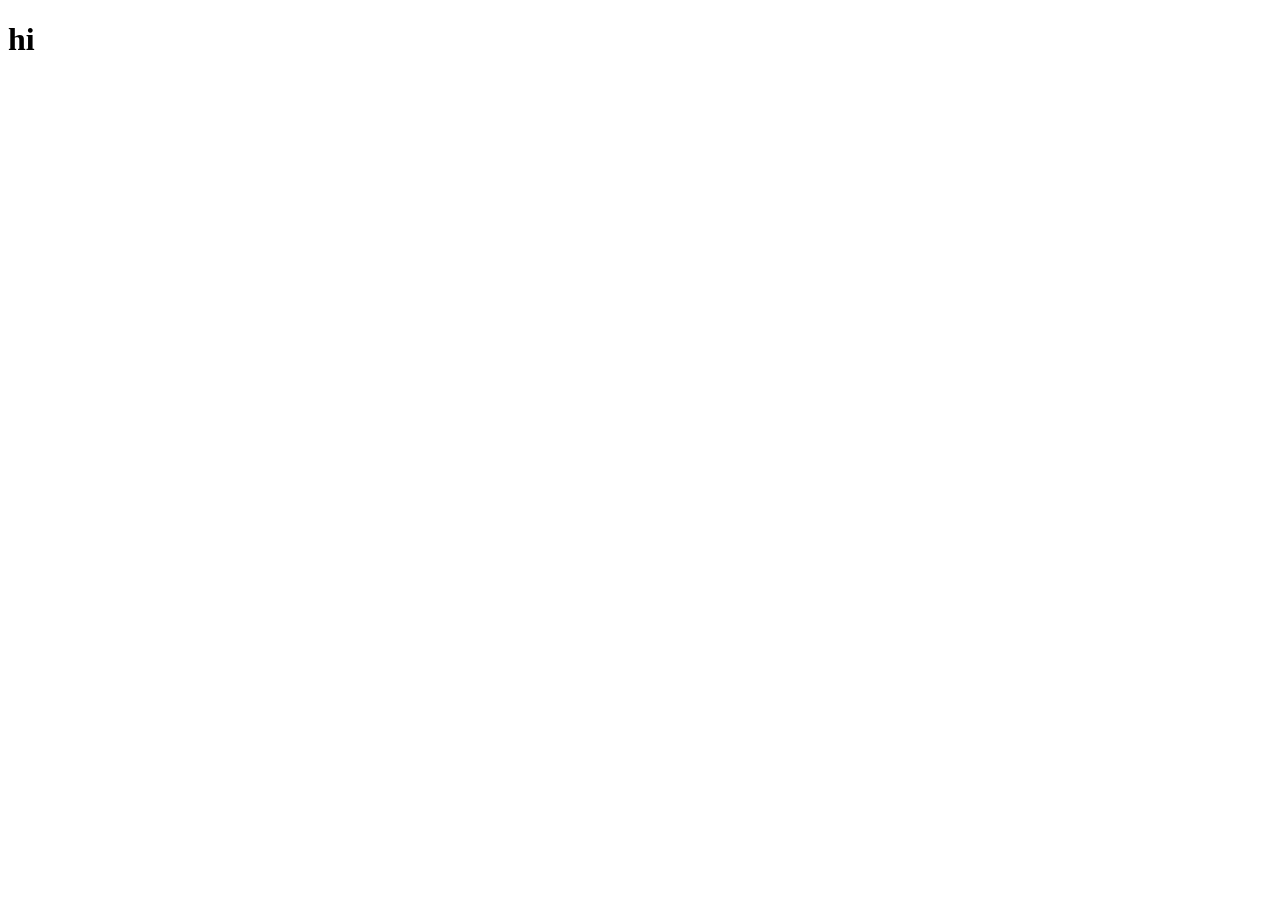
==== index.html @ a8dc6004 "new file" ====
<!doctype html>
<html lang="en">
  <head>
    <meta charset="UTF-8" />
    <meta name="viewport" content="width=device-width, initial-scale=1.0" />
    <title>Document</title>
  </head>
  <body>
    <h1>hi</h1>
  </body>
</html>
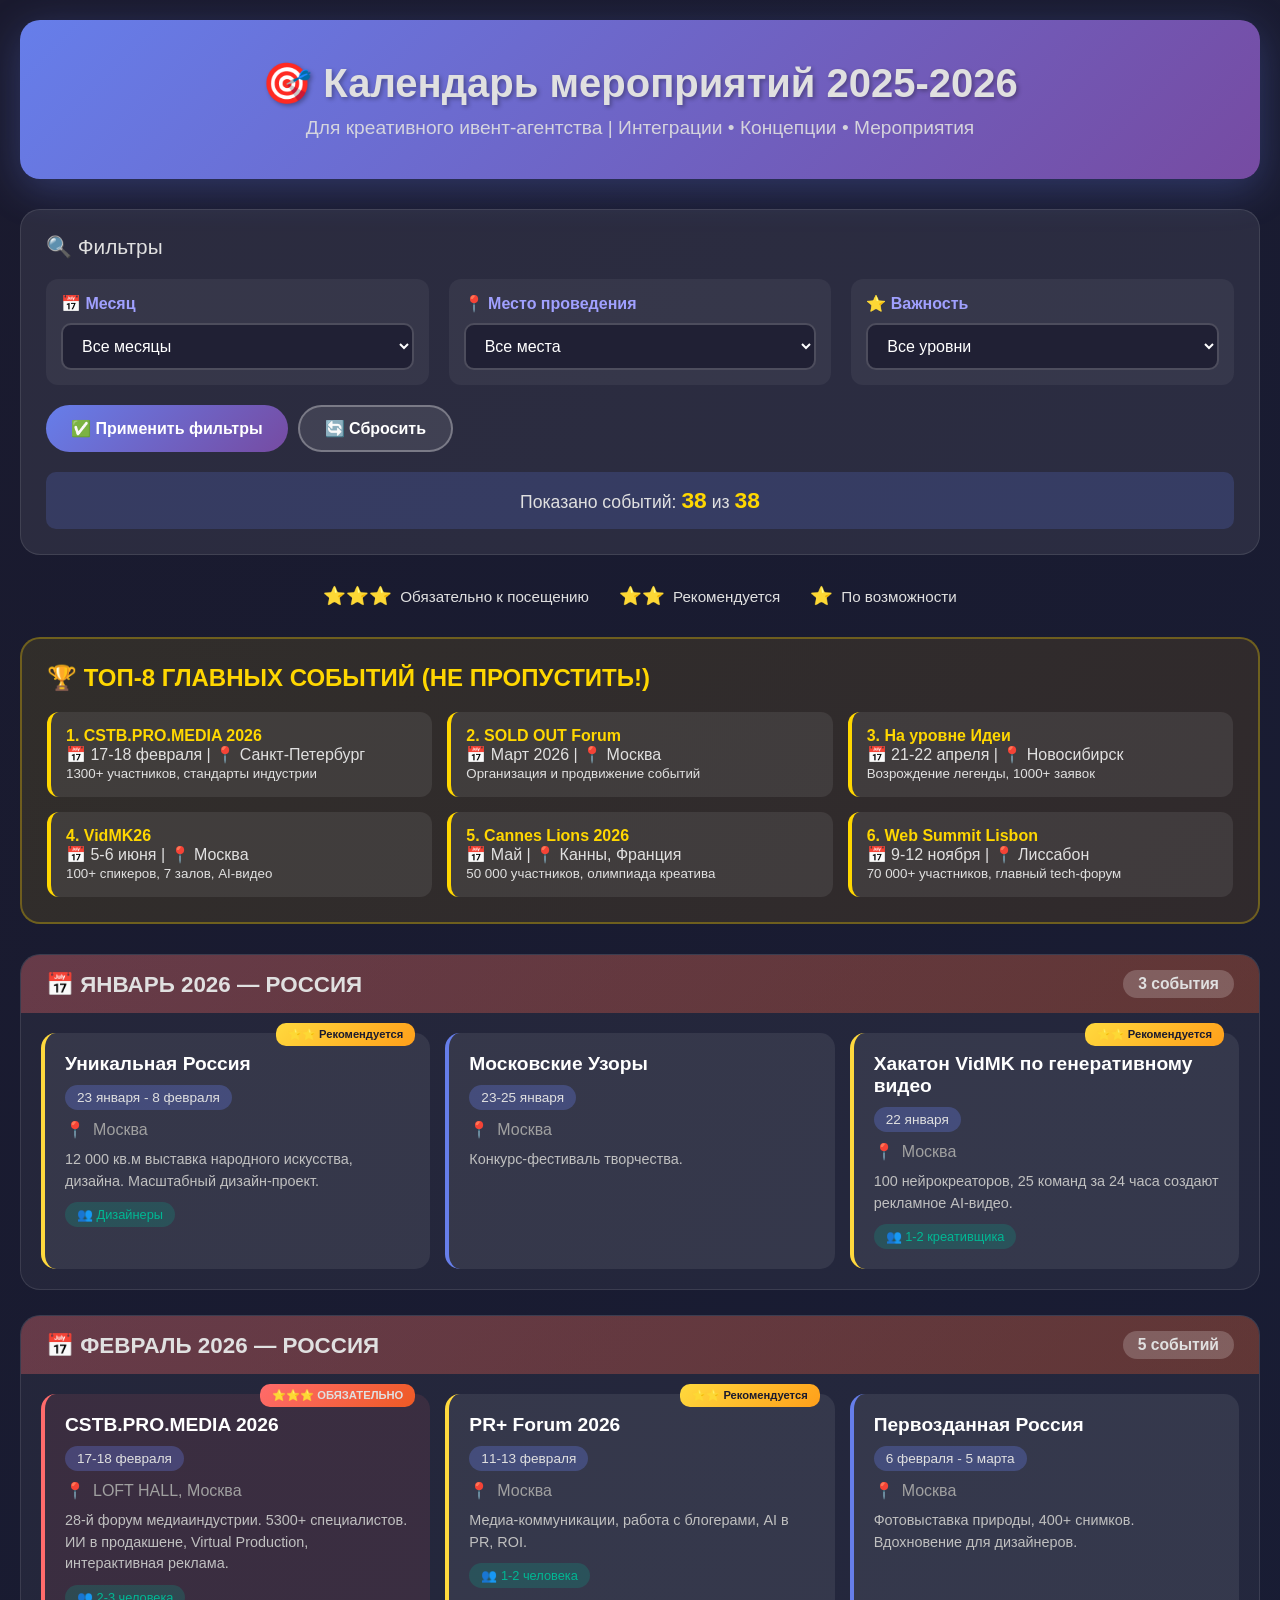
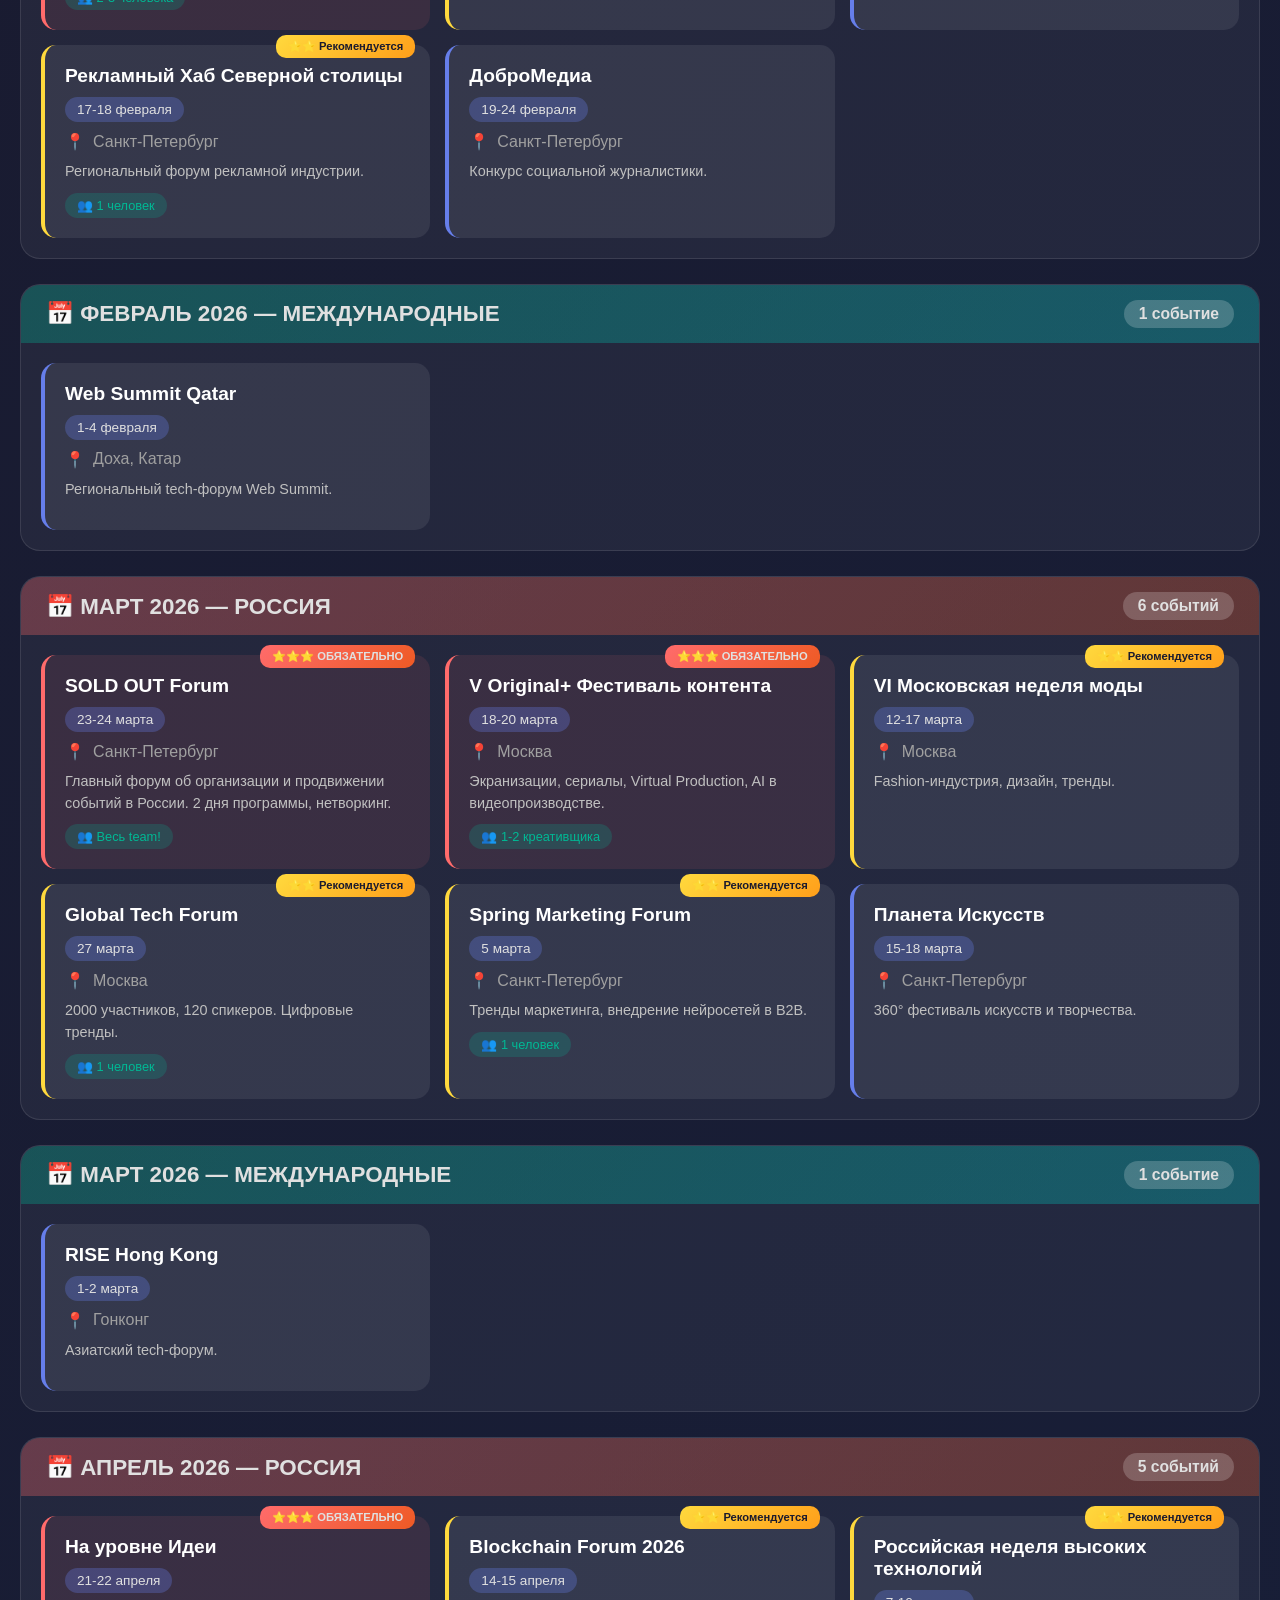
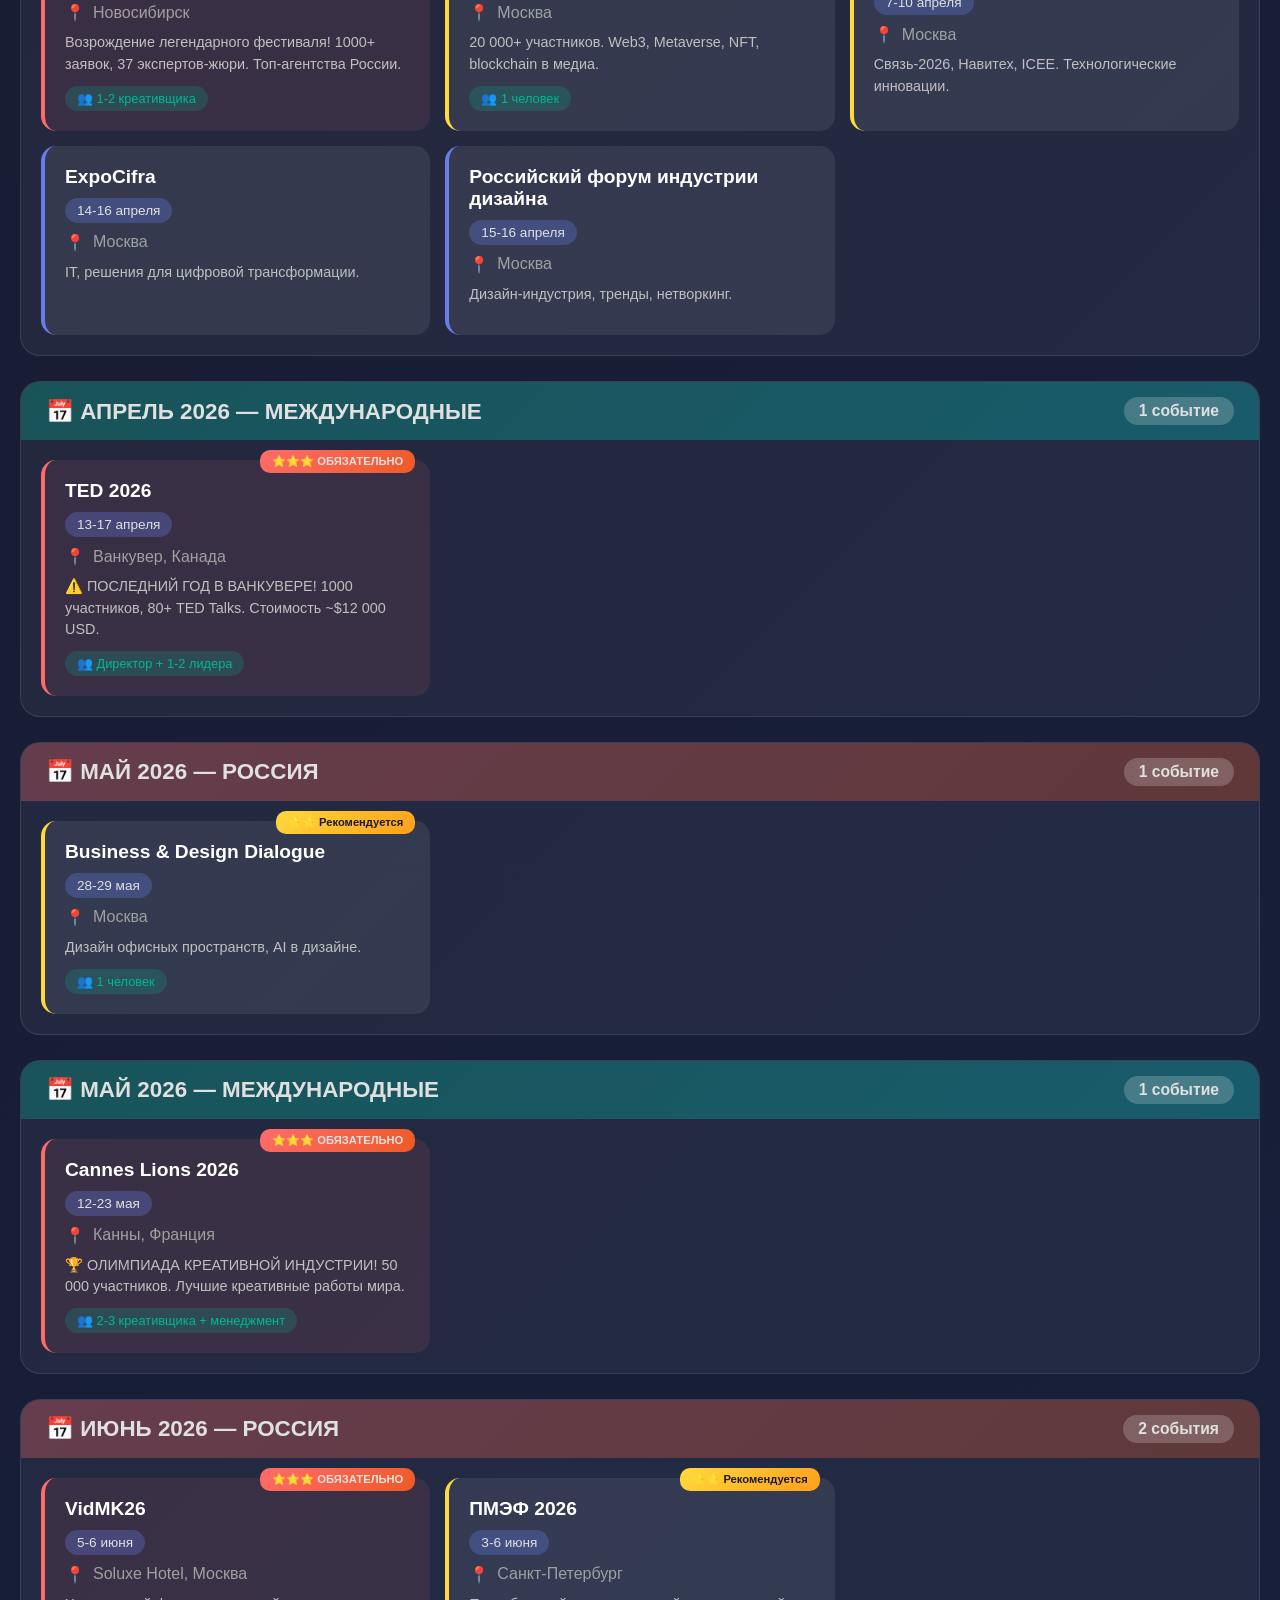
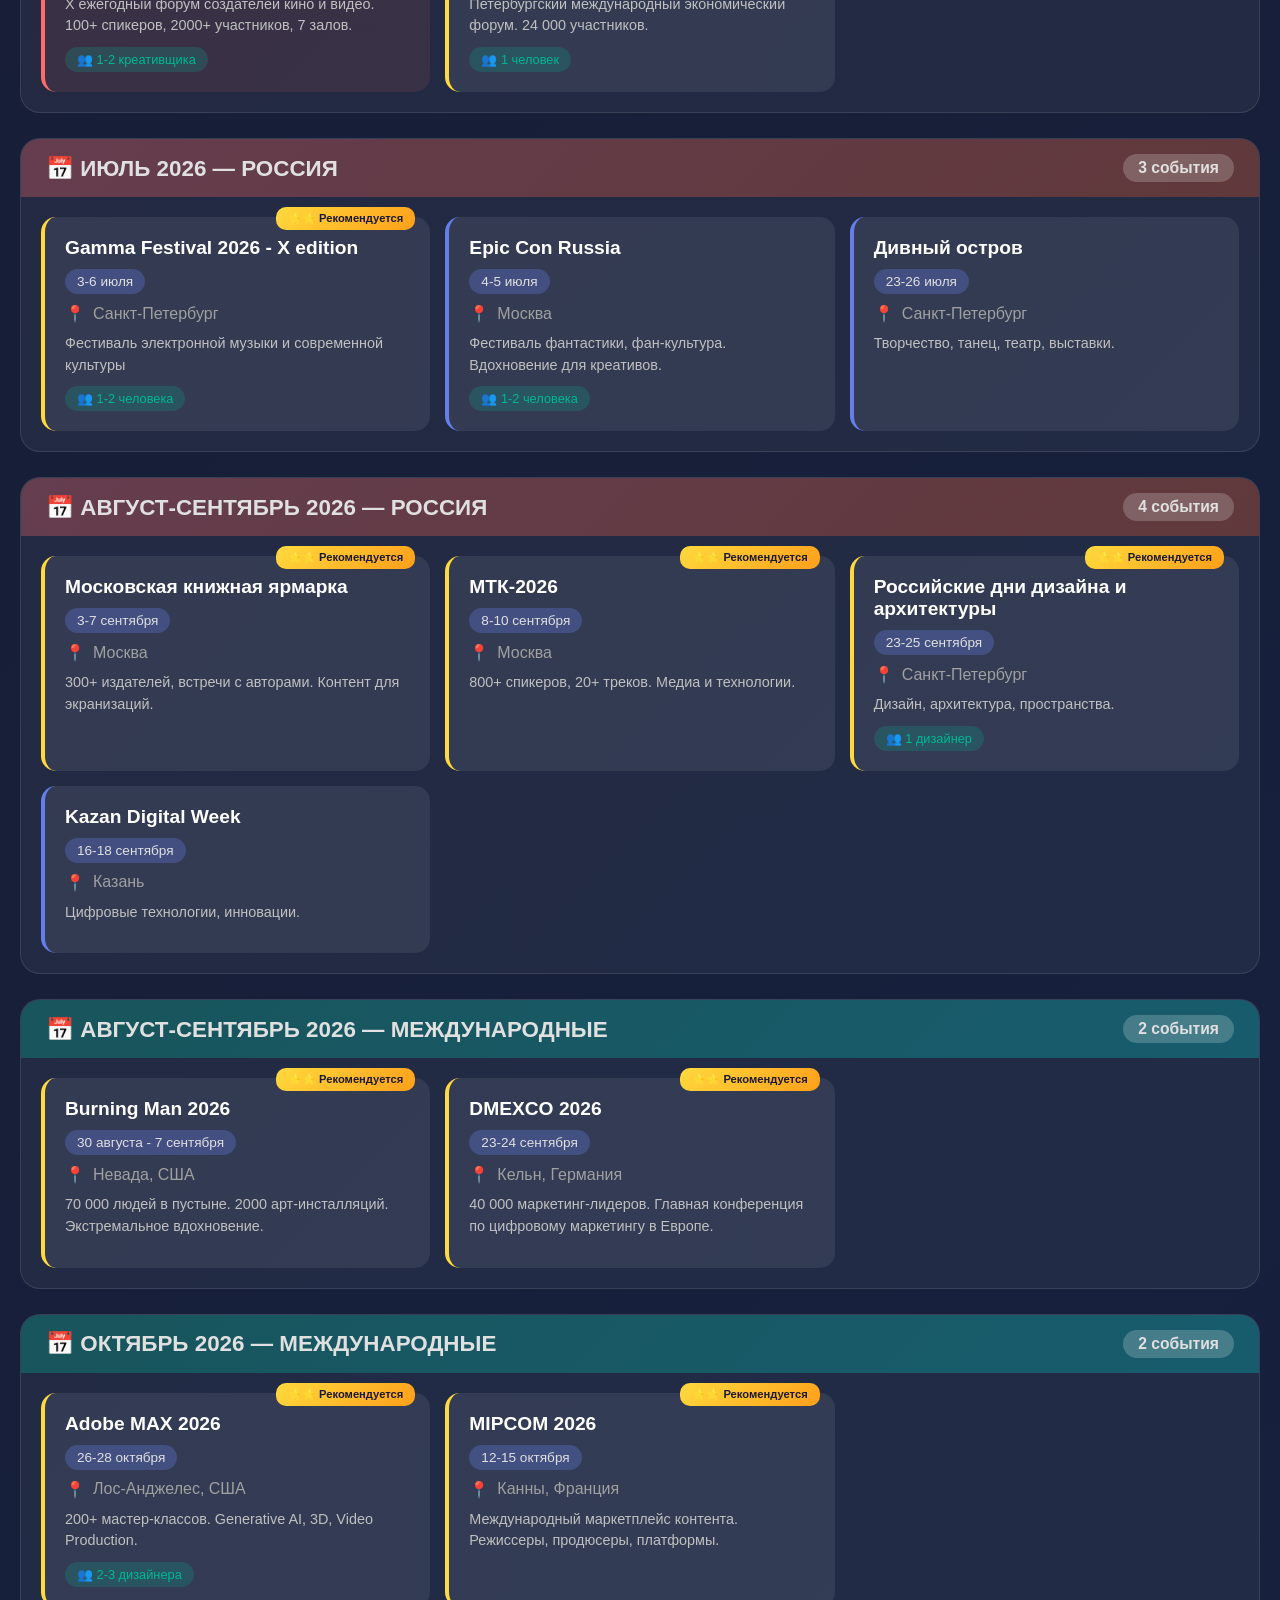
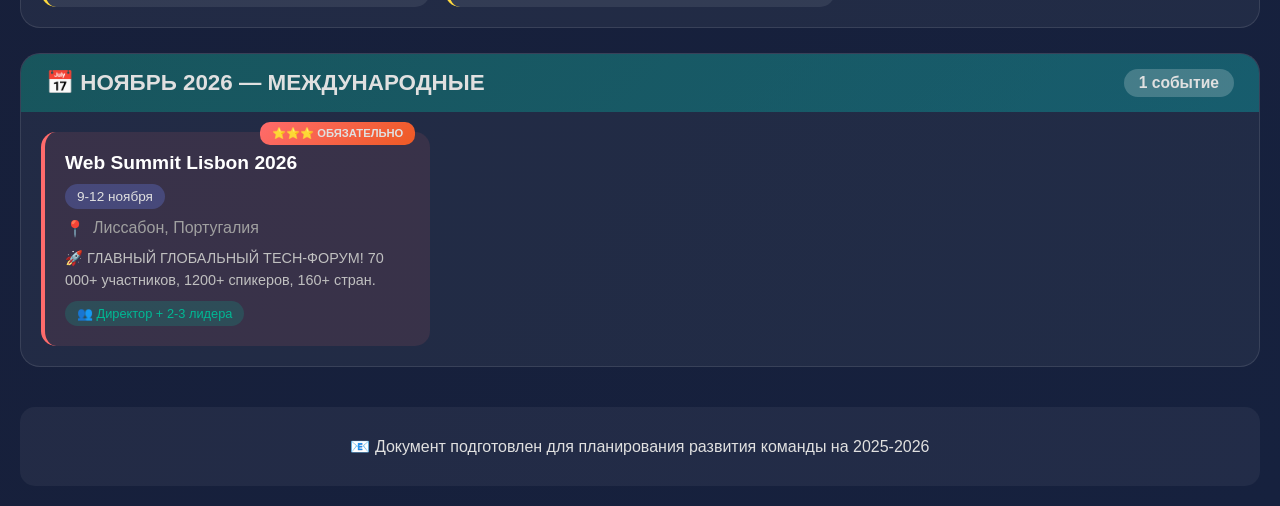
==== commit a982d5e8: "saved all the code in index.html" ====
--- a/index.html
+++ b/index.html
@@ -1,11 +1,1394 @@
 <!doctype html>
-<html lang="en">
+<html lang="ru">
   <head>
     <meta charset="UTF-8" />
     <meta name="viewport" content="width=device-width, initial-scale=1.0" />
-    <title>Document</title>
+    <title>Календарь мероприятий 2025-2026 | Ивент-агентство</title>
+    <style>
+      * {
+        margin: 0;
+        padding: 0;
+        box-sizing: border-box;
+      }
+
+      body {
+        font-family: "Segoe UI", Tahoma, Geneva, Verdana, sans-serif;
+        background: linear-gradient(135deg, #1a1a2e 0%, #16213e 100%);
+        color: #e0e0e0;
+        min-height: 100vh;
+        padding: 20px;
+      }
+
+      .container {
+        max-width: 1400px;
+        margin: 0 auto;
+      }
+
+      header {
+        text-align: center;
+        padding: 40px 20px;
+        background: linear-gradient(135deg, #667eea 0%, #764ba2 100%);
+        border-radius: 20px;
+        margin-bottom: 30px;
+        box-shadow: 0 10px 40px rgba(102, 126, 234, 0.3);
+      }
+
+      header h1 {
+        font-size: 2.5em;
+        margin-bottom: 10px;
+        text-shadow: 2px 2px 4px rgba(0, 0, 0, 0.3);
+      }
+
+      header p {
+        font-size: 1.2em;
+        opacity: 0.9;
+      }
+
+      /* ФИЛЬТРЫ */
+      .filters-container {
+        background: rgba(255, 255, 255, 0.08);
+        border-radius: 20px;
+        padding: 25px;
+        margin-bottom: 30px;
+        border: 1px solid rgba(255, 255, 255, 0.1);
+      }
+
+      .filters-title {
+        font-size: 1.3em;
+        margin-bottom: 20px;
+        display: flex;
+        align-items: center;
+        gap: 10px;
+      }
+
+      .filters-grid {
+        display: grid;
+        grid-template-columns: repeat(auto-fit, minmax(280px, 1fr));
+        gap: 20px;
+      }
+
+      .filter-group {
+        background: rgba(255, 255, 255, 0.05);
+        padding: 15px;
+        border-radius: 12px;
+      }
+
+      .filter-group label {
+        display: block;
+        margin-bottom: 10px;
+        font-weight: bold;
+        color: #a0a0ff;
+      }
+
+      .filter-group select {
+        width: 100%;
+        padding: 12px 15px;
+        border-radius: 10px;
+        border: 2px solid rgba(255, 255, 255, 0.2);
+        background: rgba(30, 30, 50, 0.9);
+        color: #fff;
+        font-size: 1em;
+        cursor: pointer;
+        transition: all 0.3s ease;
+      }
+
+      .filter-group select:hover,
+      .filter-group select:focus {
+        border-color: #667eea;
+        outline: none;
+      }
+
+      .filter-group select option {
+        background: #1a1a2e;
+        color: #fff;
+        padding: 10px;
+      }
+
+      .filter-buttons {
+        display: flex;
+        gap: 10px;
+        margin-top: 20px;
+        flex-wrap: wrap;
+      }
+
+      .filter-btn {
+        padding: 12px 25px;
+        border-radius: 25px;
+        border: none;
+        cursor: pointer;
+        font-size: 1em;
+        transition: all 0.3s ease;
+        font-weight: bold;
+      }
+
+      .filter-btn.apply {
+        background: linear-gradient(135deg, #667eea 0%, #764ba2 100%);
+        color: white;
+      }
+
+      .filter-btn.reset {
+        background: rgba(255, 255, 255, 0.1);
+        color: #fff;
+        border: 2px solid rgba(255, 255, 255, 0.3);
+      }
+
+      .filter-btn:hover {
+        transform: translateY(-2px);
+        box-shadow: 0 5px 20px rgba(0, 0, 0, 0.3);
+      }
+
+      .results-count {
+        text-align: center;
+        padding: 15px;
+        background: rgba(102, 126, 234, 0.2);
+        border-radius: 10px;
+        margin-top: 20px;
+        font-size: 1.1em;
+      }
+
+      .results-count span {
+        color: #ffd700;
+        font-weight: bold;
+        font-size: 1.3em;
+      }
+
+      /* ЛЕГЕНДА */
+      .legend {
+        display: flex;
+        justify-content: center;
+        gap: 30px;
+        margin: 20px 0 30px;
+        flex-wrap: wrap;
+      }
+
+      .legend-item {
+        display: flex;
+        align-items: center;
+        gap: 8px;
+        font-size: 0.95em;
+      }
+
+      .priority-star {
+        font-size: 1.2em;
+      }
+
+      /* СЕКЦИИ */
+      .section-title {
+        font-size: 2em;
+        padding: 20px 30px;
+        margin: 30px 0 20px;
+        border-radius: 15px;
+        text-align: center;
+      }
+
+      .russia-title {
+        background: linear-gradient(135deg, #ff6b6b 0%, #ee5a24 100%);
+      }
+
+      .international-title {
+        background: linear-gradient(135deg, #00b894 0%, #00cec9 100%);
+      }
+
+      .month-block {
+        background: rgba(255, 255, 255, 0.05);
+        border-radius: 20px;
+        margin-bottom: 25px;
+        overflow: hidden;
+        border: 1px solid rgba(255, 255, 255, 0.1);
+      }
+
+      .month-header {
+        padding: 15px 25px;
+        font-size: 1.4em;
+        font-weight: bold;
+        display: flex;
+        justify-content: space-between;
+        align-items: center;
+      }
+
+      .month-header.russia {
+        background: linear-gradient(
+          135deg,
+          rgba(255, 107, 107, 0.3),
+          rgba(238, 90, 36, 0.3)
+        );
+      }
+
+      .month-header.international {
+        background: linear-gradient(
+          135deg,
+          rgba(0, 184, 148, 0.3),
+          rgba(0, 206, 201, 0.3)
+        );
+      }
+
+      .event-count {
+        background: rgba(255, 255, 255, 0.2);
+        padding: 5px 15px;
+        border-radius: 15px;
+        font-size: 0.7em;
+      }
+
+      .events-grid {
+        display: grid;
+        grid-template-columns: repeat(auto-fill, minmax(350px, 1fr));
+        gap: 15px;
+        padding: 20px;
+      }
+
+      .event-card {
+        background: rgba(255, 255, 255, 0.08);
+        border-radius: 15px;
+        padding: 20px;
+        transition: all 0.3s ease;
+        border-left: 4px solid #667eea;
+        position: relative;
+      }
+
+      .event-card:hover {
+        transform: translateY(-5px);
+        box-shadow: 0 10px 30px rgba(0, 0, 0, 0.3);
+        background: rgba(255, 255, 255, 0.12);
+      }
+
+      .event-card.priority-high {
+        border-left-color: #ff6b6b;
+        background: rgba(255, 107, 107, 0.1);
+      }
+
+      .event-card.priority-high::before {
+        content: "⭐⭐⭐ ОБЯЗАТЕЛЬНО";
+        position: absolute;
+        top: -10px;
+        right: 15px;
+        background: linear-gradient(135deg, #ff6b6b, #ee5a24);
+        padding: 5px 12px;
+        border-radius: 10px;
+        font-size: 0.7em;
+        font-weight: bold;
+      }
+
+      .event-card.priority-medium {
+        border-left-color: #ffd93d;
+      }
+
+      .event-card.priority-medium::before {
+        content: "⭐⭐ Рекомендуется";
+        position: absolute;
+        top: -10px;
+        right: 15px;
+        background: linear-gradient(135deg, #ffd93d, #ff9f1a);
+        color: #1a1a2e;
+        padding: 5px 12px;
+        border-radius: 10px;
+        font-size: 0.7em;
+        font-weight: bold;
+      }
+
+      .event-card.hidden {
+        display: none !important;
+      }
+
+      .event-name {
+        font-size: 1.2em;
+        font-weight: bold;
+        margin-bottom: 10px;
+        color: #fff;
+      }
+
+      .event-date {
+        display: inline-block;
+        background: rgba(102, 126, 234, 0.3);
+        padding: 5px 12px;
+        border-radius: 20px;
+        font-size: 0.85em;
+        margin-bottom: 10px;
+      }
+
+      .event-location {
+        display: flex;
+        align-items: center;
+        gap: 8px;
+        margin-bottom: 10px;
+        color: #a0a0a0;
+      }
+
+      .event-location::before {
+        content: "📍";
+      }
+
+      .event-description {
+        font-size: 0.9em;
+        line-height: 1.5;
+        color: #c0c0c0;
+        margin-bottom: 10px;
+      }
+
+      .event-team {
+        display: inline-block;
+        background: rgba(0, 184, 148, 0.2);
+        padding: 5px 12px;
+        border-radius: 15px;
+        font-size: 0.8em;
+        color: #00b894;
+      }
+
+      .city-section {
+        margin-bottom: 20px;
+        padding: 0 20px 20px;
+      }
+
+      .city-header {
+        font-size: 1.3em;
+        padding: 12px 25px;
+        background: rgba(255, 255, 255, 0.1);
+        border-radius: 10px;
+        margin-bottom: 15px;
+        display: flex;
+        align-items: center;
+        gap: 10px;
+      }
+
+      .moscow-header {
+        border-left: 4px solid #ff6b6b;
+      }
+      .spb-header {
+        border-left: 4px solid #667eea;
+      }
+      .other-header {
+        border-left: 4px solid #00b894;
+      }
+      .intl-header {
+        border-left: 4px solid #00cec9;
+      }
+
+      .top-events {
+        background: linear-gradient(
+          135deg,
+          rgba(255, 215, 0, 0.1),
+          rgba(255, 165, 0, 0.1)
+        );
+        border: 2px solid rgba(255, 215, 0, 0.3);
+        border-radius: 20px;
+        padding: 25px;
+        margin-bottom: 30px;
+      }
+
+      .top-events h2 {
+        color: #ffd700;
+        margin-bottom: 20px;
+        display: flex;
+        align-items: center;
+        gap: 10px;
+      }
+
+      .top-events-grid {
+        display: grid;
+        grid-template-columns: repeat(auto-fill, minmax(300px, 1fr));
+        gap: 15px;
+      }
+
+      .top-event-item {
+        background: rgba(255, 255, 255, 0.08);
+        padding: 15px;
+        border-radius: 12px;
+        border-left: 4px solid #ffd700;
+      }
+
+      .top-event-item strong {
+        color: #ffd700;
+      }
+
+      .no-results {
+        text-align: center;
+        padding: 50px;
+        background: rgba(255, 107, 107, 0.1);
+        border-radius: 15px;
+        margin: 30px 0;
+        display: none;
+      }
+
+      .no-results.show {
+        display: block;
+      }
+
+      .no-results h3 {
+        color: #ff6b6b;
+        margin-bottom: 10px;
+      }
+
+      footer {
+        text-align: center;
+        padding: 30px;
+        margin-top: 40px;
+        background: rgba(255, 255, 255, 0.05);
+        border-radius: 15px;
+      }
+
+      @media (max-width: 768px) {
+        header h1 {
+          font-size: 1.8em;
+        }
+        .events-grid {
+          grid-template-columns: 1fr;
+        }
+        .legend {
+          flex-direction: column;
+          align-items: center;
+        }
+        .filters-grid {
+          grid-template-columns: 1fr;
+        }
+      }
+    </style>
   </head>
   <body>
-    <h1>hi</h1>
+    <div class="container">
+      <header>
+        <h1>🎯 Календарь мероприятий 2025-2026</h1>
+        <p>
+          Для креативного ивент-агентства | Интеграции • Концепции • Мероприятия
+        </p>
+      </header>
+
+      <!-- ФИЛЬТРЫ -->
+      <div class="filters-container">
+        <div class="filters-title">🔍 Фильтры</div>
+        <div class="filters-grid">
+          <div class="filter-group">
+            <label>📅 Месяц</label>
+            <select id="filter-month">
+              <option value="all">Все месяцы</option>
+              <option value="dec-2025">Декабрь 2025</option>
+              <option value="jan-2026">Январь 2026</option>
+              <option value="feb-2026">Февраль 2026</option>
+              <option value="mar-2026">Март 2026</option>
+              <option value="apr-2026">Апрель 2026</option>
+              <option value="may-2026">Май 2026</option>
+              <option value="jun-2026">Июнь 2026</option>
+              <option value="jul-2026">Июль 2026</option>
+              <option value="aug-sep-2026">Август-Сентябрь 2026</option>
+              <option value="oct-2026">Октябрь 2026</option>
+              <option value="nov-2026">Ноябрь 2026</option>
+            </select>
+          </div>
+
+          <div class="filter-group">
+            <label>📍 Место проведения</label>
+            <select id="filter-city">
+              <option value="all">Все места</option>
+              <option value="moscow">🏛️ Москва</option>
+              <option value="spb">🌉 Санкт-Петербург</option>
+              <option value="russia-other">🇷🇺 Другие города России</option>
+              <option value="international">🌍 Международные</option>
+            </select>
+          </div>
+
+          <div class="filter-group">
+            <label>⭐ Важность</label>
+            <select id="filter-priority">
+              <option value="all">Все уровни</option>
+              <option value="high">⭐⭐⭐ Обязательно</option>
+              <option value="medium">⭐⭐ Рекомендуется</option>
+              <option value="low">⭐ По возможности</option>
+            </select>
+          </div>
+        </div>
+
+        <div class="filter-buttons">
+          <button class="filter-btn apply" onclick="applyFilters()">
+            ✅ Применить фильтры
+          </button>
+          <button class="filter-btn reset" onclick="resetFilters()">
+            🔄 Сбросить
+          </button>
+        </div>
+
+        <div class="results-count">
+          Показано событий: <span id="visible-count">48</span> из
+          <span id="total-count">48</span>
+        </div>
+      </div>
+
+      <div class="legend">
+        <div class="legend-item">
+          <span class="priority-star">⭐⭐⭐</span> Обязательно к посещению
+        </div>
+        <div class="legend-item">
+          <span class="priority-star">⭐⭐</span> Рекомендуется
+        </div>
+        <div class="legend-item">
+          <span class="priority-star">⭐</span> По возможности
+        </div>
+      </div>
+
+      <!-- ТОП ГЛАВНЫХ СОБЫТИЙ -->
+      <div class="top-events" id="top-events">
+        <h2>🏆 ТОП-8 ГЛАВНЫХ СОБЫТИЙ (НЕ ПРОПУСТИТЬ!)</h2>
+        <div class="top-events-grid">
+          <div class="top-event-item">
+            <strong>1. CSTB.PRO.MEDIA 2026</strong><br />
+            📅 17-18 февраля | 📍 Санкт-Петербург<br />
+            <small>1300+ участников, стандарты индустрии</small>
+          </div>
+          <div class="top-event-item">
+            <strong>2. SOLD OUT Forum</strong><br />
+            📅 Март 2026 | 📍 Москва<br />
+            <small>Организация и продвижение событий</small>
+          </div>
+          <div class="top-event-item">
+            <strong>3. На уровне Идеи</strong><br />
+            📅 21-22 апреля | 📍 Новосибирск<br />
+            <small>Возрождение легенды, 1000+ заявок</small>
+          </div>
+          <div class="top-event-item">
+            <strong>4. VidMK26</strong><br />
+            📅 5-6 июня | 📍 Москва<br />
+            <small>100+ спикеров, 7 залов, AI-видео</small>
+          </div>
+          <div class="top-event-item">
+            <strong>5. Cannes Lions 2026</strong><br />
+            📅 Май | 📍 Канны, Франция<br />
+            <small>50 000 участников, олимпиада креатива</small>
+          </div>
+          <div class="top-event-item">
+            <strong>6. Web Summit Lisbon</strong><br />
+            📅 9-12 ноября | 📍 Лиссабон<br />
+            <small>70 000+ участников, главный tech-форум</small>
+          </div>
+        </div>
+      </div>
+
+      <!-- СООБЩЕНИЕ "НЕТ РЕЗУЛЬТАТОВ" -->
+      <div class="no-results" id="no-results">
+        <h3>😕 Мероприятия не найдены</h3>
+        <p>Попробуйте изменить параметры фильтрации или сбросить фильтры</p>
+      </div>
+
+      <!-- ВСЕ МЕРОПРИЯТИЯ -->
+      <div id="all-events">
+        <!-- ЯНВАРЬ 2026 - РОССИЯ -->
+        <div class="month-block" data-month="jan-2026">
+          <div class="month-header russia">
+            <span>📅 ЯНВАРЬ 2026 — РОССИЯ</span>
+            <span class="event-count month-count">3 события</span>
+          </div>
+          <div class="events-grid">
+            <div
+              class="event-card priority-medium"
+              data-month="jan-2026"
+              data-city="moscow"
+              data-priority="medium"
+            >
+              <div class="event-name">Уникальная Россия</div>
+              <div class="event-date">23 января - 8 февраля</div>
+              <div class="event-location">Москва</div>
+              <div class="event-description">
+                12 000 кв.м выставка народного искусства, дизайна. Масштабный
+                дизайн-проект.
+              </div>
+              <div class="event-team">👥 Дизайнеры</div>
+            </div>
+            <div
+              class="event-card"
+              data-month="jan-2026"
+              data-city="moscow"
+              data-priority="low"
+            >
+              <div class="event-name">Московские Узоры</div>
+              <div class="event-date">23-25 января</div>
+              <div class="event-location">Москва</div>
+              <div class="event-description">Конкурс-фестиваль творчества.</div>
+            </div>
+            <div
+              class="event-card priority-medium"
+              data-month="jan-2026"
+              data-city="moscow"
+              data-priority="medium"
+            >
+              <div class="event-name">Хакатон VidMK по генеративному видео</div>
+              <div class="event-date">22 января</div>
+              <div class="event-location">Москва</div>
+              <div class="event-description">
+                100 нейрокреаторов, 25 команд за 24 часа создают рекламное
+                AI-видео.
+              </div>
+              <div class="event-team">👥 1-2 креативщика</div>
+            </div>
+          </div>
+        </div>
+
+        <!-- ЯНВАРЬ 2026 - МЕЖДУНАРОДНЫЕ -->
+        <div class="month-block" data-month="jan-2026">
+          <div class="month-header international">
+            <span>📅 ЯНВАРЬ 2026 — МЕЖДУНАРОДНЫЕ</span>
+            <span class="event-count month-count">2 события</span>
+          </div>
+        </div>
+
+        <!-- ФЕВРАЛЬ 2026 - РОССИЯ -->
+        <div class="month-block" data-month="feb-2026">
+          <div class="month-header russia">
+            <span>📅 ФЕВРАЛЬ 2026 — РОССИЯ</span>
+            <span class="event-count month-count">5 событий</span>
+          </div>
+          <div class="events-grid">
+            <div
+              class="event-card priority-high"
+              data-month="feb-2026"
+              data-city="moscow"
+              data-priority="high"
+            >
+              <div class="event-name">CSTB.PRO.MEDIA 2026</div>
+              <div class="event-date">17-18 февраля</div>
+              <div class="event-location">LOFT HALL, Москва</div>
+              <div class="event-description">
+                28-й форум медиаиндустрии. 5300+ специалистов. ИИ в продакшене,
+                Virtual Production, интерактивная реклама.
+              </div>
+              <div class="event-team">👥 2-3 человека</div>
+            </div>
+            <div
+              class="event-card priority-medium"
+              data-month="feb-2026"
+              data-city="moscow"
+              data-priority="medium"
+            >
+              <div class="event-name">PR+ Forum 2026</div>
+              <div class="event-date">11-13 февраля</div>
+              <div class="event-location">Москва</div>
+              <div class="event-description">
+                Медиа-коммуникации, работа с блогерами, AI в PR, ROI.
+              </div>
+              <div class="event-team">👥 1-2 человека</div>
+            </div>
+            <div
+              class="event-card"
+              data-month="feb-2026"
+              data-city="moscow"
+              data-priority="low"
+            >
+              <div class="event-name">Первозданная Россия</div>
+              <div class="event-date">6 февраля - 5 марта</div>
+              <div class="event-location">Москва</div>
+              <div class="event-description">
+                Фотовыставка природы, 400+ снимков. Вдохновение для дизайнеров.
+              </div>
+            </div>
+            <div
+              class="event-card priority-medium"
+              data-month="feb-2026"
+              data-city="spb"
+              data-priority="medium"
+            >
+              <div class="event-name">Рекламный Хаб Северной столицы</div>
+              <div class="event-date">17-18 февраля</div>
+              <div class="event-location">Санкт-Петербург</div>
+              <div class="event-description">
+                Региональный форум рекламной индустрии.
+              </div>
+              <div class="event-team">👥 1 человек</div>
+            </div>
+            <div
+              class="event-card"
+              data-month="feb-2026"
+              data-city="spb"
+              data-priority="low"
+            >
+              <div class="event-name">ДоброМедиа</div>
+              <div class="event-date">19-24 февраля</div>
+              <div class="event-location">Санкт-Петербург</div>
+              <div class="event-description">
+                Конкурс социальной журналистики.
+              </div>
+            </div>
+          </div>
+        </div>
+
+        <!-- ФЕВРАЛЬ 2026 - МЕЖДУНАРОДНЫЕ -->
+        <div class="month-block" data-month="feb-2026">
+          <div class="month-header international">
+            <span>📅 ФЕВРАЛЬ 2026 — МЕЖДУНАРОДНЫЕ</span>
+            <span class="event-count month-count">1 событие</span>
+          </div>
+          <div class="events-grid">
+            <div
+              class="event-card"
+              data-month="feb-2026"
+              data-city="international"
+              data-priority="low"
+            >
+              <div class="event-name">Web Summit Qatar</div>
+              <div class="event-date">1-4 февраля</div>
+              <div class="event-location">Доха, Катар</div>
+              <div class="event-description">
+                Региональный tech-форум Web Summit.
+              </div>
+            </div>
+          </div>
+        </div>
+
+        <!-- МАРТ 2026 - РОССИЯ -->
+        <div class="month-block" data-month="mar-2026">
+          <div class="month-header russia">
+            <span>📅 МАРТ 2026 — РОССИЯ</span>
+            <span class="event-count month-count">6 событий</span>
+          </div>
+          <div class="events-grid">
+            <div
+              class="event-card priority-high"
+              data-month="mar-2026"
+              data-city="moscow"
+              data-priority="high"
+            >
+              <div class="event-name">SOLD OUT Forum</div>
+              <div class="event-date">23-24 марта</div>
+              <div class="event-location">Санкт-Петербург</div>
+              <div class="event-description">
+                Главный форум об организации и продвижении событий в России. 2
+                дня программы, нетворкинг.
+              </div>
+              <div class="event-team">👥 Весь team!</div>
+            </div>
+            <div
+              class="event-card priority-high"
+              data-month="mar-2026"
+              data-city="moscow"
+              data-priority="high"
+            >
+              <div class="event-name">V Original+ Фестиваль контента</div>
+              <div class="event-date">18-20 марта</div>
+              <div class="event-location">Москва</div>
+              <div class="event-description">
+                Экранизации, сериалы, Virtual Production, AI в
+                видеопроизводстве.
+              </div>
+              <div class="event-team">👥 1-2 креативщика</div>
+            </div>
+            <div
+              class="event-card priority-medium"
+              data-month="mar-2026"
+              data-city="moscow"
+              data-priority="medium"
+            >
+              <div class="event-name">VI Московская неделя моды</div>
+              <div class="event-date">12-17 марта</div>
+              <div class="event-location">Москва</div>
+              <div class="event-description">
+                Fashion-индустрия, дизайн, тренды.
+              </div>
+            </div>
+            <div
+              class="event-card priority-medium"
+              data-month="mar-2026"
+              data-city="moscow"
+              data-priority="medium"
+            >
+              <div class="event-name">Global Tech Forum</div>
+              <div class="event-date">27 марта</div>
+              <div class="event-location">Москва</div>
+              <div class="event-description">
+                2000 участников, 120 спикеров. Цифровые тренды.
+              </div>
+              <div class="event-team">👥 1 человек</div>
+            </div>
+            <div
+              class="event-card priority-medium"
+              data-month="mar-2026"
+              data-city="spb"
+              data-priority="medium"
+            >
+              <div class="event-name">Spring Marketing Forum</div>
+              <div class="event-date">5 марта</div>
+              <div class="event-location">Санкт-Петербург</div>
+              <div class="event-description">
+                Тренды маркетинга, внедрение нейросетей в B2B.
+              </div>
+              <div class="event-team">👥 1 человек</div>
+            </div>
+            <div
+              class="event-card"
+              data-month="mar-2026"
+              data-city="spb"
+              data-priority="low"
+            >
+              <div class="event-name">Планета Искусств</div>
+              <div class="event-date">15-18 марта</div>
+              <div class="event-location">Санкт-Петербург</div>
+              <div class="event-description">
+                360° фестиваль искусств и творчества.
+              </div>
+            </div>
+          </div>
+        </div>
+
+        <!-- МАРТ 2026 - МЕЖДУНАРОДНЫЕ -->
+        <div class="month-block" data-month="mar-2026">
+          <div class="month-header international">
+            <span>📅 МАРТ 2026 — МЕЖДУНАРОДНЫЕ</span>
+            <span class="event-count month-count">2 события</span>
+          </div>
+          <div class="events-grid">
+            <div
+              class="event-card"
+              data-month="mar-2026"
+              data-city="international"
+              data-priority="low"
+            >
+              <div class="event-name">RISE Hong Kong</div>
+              <div class="event-date">1-2 марта</div>
+              <div class="event-location">Гонконг</div>
+              <div class="event-description">Азиатский tech-форум.</div>
+            </div>
+          </div>
+        </div>
+
+        <!-- АПРЕЛЬ 2026 - РОССИЯ -->
+        <div class="month-block" data-month="apr-2026">
+          <div class="month-header russia">
+            <span>📅 АПРЕЛЬ 2026 — РОССИЯ</span>
+            <span class="event-count month-count">5 событий</span>
+          </div>
+          <div class="events-grid">
+            <div
+              class="event-card priority-high"
+              data-month="apr-2026"
+              data-city="russia-other"
+              data-priority="high"
+            >
+              <div class="event-name">На уровне Идеи</div>
+              <div class="event-date">21-22 апреля</div>
+              <div class="event-location">Новосибирск</div>
+              <div class="event-description">
+                Возрождение легендарного фестиваля! 1000+ заявок, 37
+                экспертов-жюри. Топ-агентства России.
+              </div>
+              <div class="event-team">👥 1-2 креативщика</div>
+            </div>
+            <div
+              class="event-card priority-medium"
+              data-month="apr-2026"
+              data-city="moscow"
+              data-priority="medium"
+            >
+              <div class="event-name">Blockchain Forum 2026</div>
+              <div class="event-date">14-15 апреля</div>
+              <div class="event-location">Москва</div>
+              <div class="event-description">
+                20 000+ участников. Web3, Metaverse, NFT, blockchain в медиа.
+              </div>
+              <div class="event-team">👥 1 человек</div>
+            </div>
+            <div
+              class="event-card priority-medium"
+              data-month="apr-2026"
+              data-city="moscow"
+              data-priority="medium"
+            >
+              <div class="event-name">Российская неделя высоких технологий</div>
+              <div class="event-date">7-10 апреля</div>
+              <div class="event-location">Москва</div>
+              <div class="event-description">
+                Связь-2026, Навитех, ICEE. Технологические инновации.
+              </div>
+            </div>
+            <div
+              class="event-card"
+              data-month="apr-2026"
+              data-city="moscow"
+              data-priority="low"
+            >
+              <div class="event-name">ExpoCifra</div>
+              <div class="event-date">14-16 апреля</div>
+              <div class="event-location">Москва</div>
+              <div class="event-description">
+                IT, решения для цифровой трансформации.
+              </div>
+            </div>
+            <div
+              class="event-card"
+              data-month="apr-2026"
+              data-city="moscow"
+              data-priority="low"
+            >
+              <div class="event-name">Российский форум индустрии дизайна</div>
+              <div class="event-date">15-16 апреля</div>
+              <div class="event-location">Москва</div>
+              <div class="event-description">
+                Дизайн-индустрия, тренды, нетворкинг.
+              </div>
+            </div>
+          </div>
+        </div>
+
+        <!-- АПРЕЛЬ 2026 - МЕЖДУНАРОДНЫЕ -->
+        <div class="month-block" data-month="apr-2026">
+          <div class="month-header international">
+            <span>📅 АПРЕЛЬ 2026 — МЕЖДУНАРОДНЫЕ</span>
+            <span class="event-count month-count">1 событие</span>
+          </div>
+          <div class="events-grid">
+            <div
+              class="event-card priority-high"
+              data-month="apr-2026"
+              data-city="international"
+              data-priority="high"
+            >
+              <div class="event-name">TED 2026</div>
+              <div class="event-date">13-17 апреля</div>
+              <div class="event-location">Ванкувер, Канада</div>
+              <div class="event-description">
+                ⚠️ ПОСЛЕДНИЙ ГОД В ВАНКУВЕРЕ! 1000 участников, 80+ TED Talks.
+                Стоимость ~$12 000 USD.
+              </div>
+              <div class="event-team">👥 Директор + 1-2 лидера</div>
+            </div>
+          </div>
+        </div>
+
+        <!-- МАЙ 2026 - РОССИЯ -->
+        <div class="month-block" data-month="may-2026">
+          <div class="month-header russia">
+            <span>📅 МАЙ 2026 — РОССИЯ</span>
+            <span class="event-count month-count">1 событие</span>
+          </div>
+          <div class="events-grid">
+            <div
+              class="event-card priority-medium"
+              data-month="may-2026"
+              data-city="moscow"
+              data-priority="medium"
+            >
+              <div class="event-name">Business & Design Dialogue</div>
+              <div class="event-date">28-29 мая</div>
+              <div class="event-location">Москва</div>
+              <div class="event-description">
+                Дизайн офисных пространств, AI в дизайне.
+              </div>
+              <div class="event-team">👥 1 человек</div>
+            </div>
+          </div>
+        </div>
+
+        <!-- МАЙ 2026 - МЕЖДУНАРОДНЫЕ -->
+        <div class="month-block" data-month="may-2026">
+          <div class="month-header international">
+            <span>📅 МАЙ 2026 — МЕЖДУНАРОДНЫЕ</span>
+            <span class="event-count month-count">1 событие</span>
+          </div>
+          <div class="events-grid">
+            <div
+              class="event-card priority-high"
+              data-month="may-2026"
+              data-city="international"
+              data-priority="high"
+            >
+              <div class="event-name">Cannes Lions 2026</div>
+              <div class="event-date">12-23 мая</div>
+              <div class="event-location">Канны, Франция</div>
+              <div class="event-description">
+                🏆 ОЛИМПИАДА КРЕАТИВНОЙ ИНДУСТРИИ! 50 000 участников. Лучшие
+                креативные работы мира.
+              </div>
+              <div class="event-team">👥 2-3 креативщика + менеджмент</div>
+            </div>
+          </div>
+        </div>
+
+        <!-- ИЮНЬ 2026 - РОССИЯ -->
+        <div class="month-block" data-month="jun-2026">
+          <div class="month-header russia">
+            <span>📅 ИЮНЬ 2026 — РОССИЯ</span>
+            <span class="event-count month-count">2 события</span>
+          </div>
+          <div class="events-grid">
+            <div
+              class="event-card priority-high"
+              data-month="jun-2026"
+              data-city="moscow"
+              data-priority="high"
+            >
+              <div class="event-name">VidMK26</div>
+              <div class="event-date">5-6 июня</div>
+              <div class="event-location">Soluxe Hotel, Москва</div>
+              <div class="event-description">
+                X ежегодный форум создателей кино и видео. 100+ спикеров, 2000+
+                участников, 7 залов.
+              </div>
+              <div class="event-team">👥 1-2 креативщика</div>
+            </div>
+            <div
+              class="event-card priority-medium"
+              data-month="jun-2026"
+              data-city="spb"
+              data-priority="medium"
+            >
+              <div class="event-name">ПМЭФ 2026</div>
+              <div class="event-date">3-6 июня</div>
+              <div class="event-location">Санкт-Петербург</div>
+              <div class="event-description">
+                Петербургский международный экономический форум. 24 000
+                участников.
+              </div>
+              <div class="event-team">👥 1 человек</div>
+            </div>
+          </div>
+        </div>
+
+        <!-- ИЮНЬ 2026 - МЕЖДУНАРОДНЫЕ -->
+        <div class="month-block" data-month="jun-2026">
+          <div class="month-header international">
+            <span>📅 ИЮНЬ 2026 — МЕЖДУНАРОДНЫЕ</span>
+            <span class="event-count month-count">1 событие</span>
+          </div>
+        </div>
+
+        <!-- ИЮЛЬ 2026 -->
+        <div class="month-block" data-month="jul-2026">
+          <div class="month-header russia">
+            <span>📅 ИЮЛЬ 2026 — РОССИЯ</span>
+            <span class="event-count month-count">2 события</span>
+          </div>
+          <div class="events-grid">
+            <div
+              class="event-card priority-medium"
+              data-month="jul-2026"
+              data-city="spb"
+              data-priority="medium"
+            >
+              <div class="event-name">Gamma Festival 2026 - X edition</div>
+              <div class="event-date">3-6 июля</div>
+              <div class="event-location">Санкт-Петербург</div>
+              <div class="event-description">
+                Фестиваль электронной музыки и современной культуры
+              </div>
+              <div class="event-team">👥 1-2 человека</div>
+            </div>
+            <div
+              class="event-card"
+              data-month="jul-2026"
+              data-city="moscow"
+              data-priority="low"
+            >
+              <div class="event-name">Epic Con Russia</div>
+              <div class="event-date">4-5 июля</div>
+              <div class="event-location">Москва</div>
+              <div class="event-description">
+                Фестиваль фантастики, фан-культура. Вдохновение для креативов.
+              </div>
+              <div class="event-team">👥 1-2 человека</div>
+            </div>
+            <div
+              class="event-card"
+              data-month="jul-2026"
+              data-city="spb"
+              data-priority="low"
+            >
+              <div class="event-name">Дивный остров</div>
+              <div class="event-date">23-26 июля</div>
+              <div class="event-location">Санкт-Петербург</div>
+              <div class="event-description">
+                Творчество, танец, театр, выставки.
+              </div>
+            </div>
+          </div>
+        </div>
+
+        <!-- АВГУСТ-СЕНТЯБРЬ 2026 - РОССИЯ -->
+        <div class="month-block" data-month="aug-sep-2026">
+          <div class="month-header russia">
+            <span>📅 АВГУСТ-СЕНТЯБРЬ 2026 — РОССИЯ</span>
+            <span class="event-count month-count">4 события</span>
+          </div>
+          <div class="events-grid">
+            <div
+              class="event-card priority-medium"
+              data-month="aug-sep-2026"
+              data-city="moscow"
+              data-priority="medium"
+            >
+              <div class="event-name">Московская книжная ярмарка</div>
+              <div class="event-date">3-7 сентября</div>
+              <div class="event-location">Москва</div>
+              <div class="event-description">
+                300+ издателей, встречи с авторами. Контент для экранизаций.
+              </div>
+            </div>
+            <div
+              class="event-card priority-medium"
+              data-month="aug-sep-2026"
+              data-city="moscow"
+              data-priority="medium"
+            >
+              <div class="event-name">МТК-2026</div>
+              <div class="event-date">8-10 сентября</div>
+              <div class="event-location">Москва</div>
+              <div class="event-description">
+                800+ спикеров, 20+ треков. Медиа и технологии.
+              </div>
+            </div>
+            <div
+              class="event-card priority-medium"
+              data-month="aug-sep-2026"
+              data-city="spb"
+              data-priority="medium"
+            >
+              <div class="event-name">Российские дни дизайна и архитектуры</div>
+              <div class="event-date">23-25 сентября</div>
+              <div class="event-location">Санкт-Петербург</div>
+              <div class="event-description">
+                Дизайн, архитектура, пространства.
+              </div>
+              <div class="event-team">👥 1 дизайнер</div>
+            </div>
+            <div
+              class="event-card"
+              data-month="aug-sep-2026"
+              data-city="russia-other"
+              data-priority="low"
+            >
+              <div class="event-name">Kazan Digital Week</div>
+              <div class="event-date">16-18 сентября</div>
+              <div class="event-location">Казань</div>
+              <div class="event-description">
+                Цифровые технологии, инновации.
+              </div>
+            </div>
+          </div>
+        </div>
+
+        <!-- АВГУСТ-СЕНТЯБРЬ 2026 - МЕЖДУНАРОДНЫЕ -->
+        <div class="month-block" data-month="aug-sep-2026">
+          <div class="month-header international">
+            <span>📅 АВГУСТ-СЕНТЯБРЬ 2026 — МЕЖДУНАРОДНЫЕ</span>
+            <span class="event-count month-count">2 события</span>
+          </div>
+          <div class="events-grid">
+            <div
+              class="event-card priority-medium"
+              data-month="aug-sep-2026"
+              data-city="international"
+              data-priority="medium"
+            >
+              <div class="event-name">Burning Man 2026</div>
+              <div class="event-date">30 августа - 7 сентября</div>
+              <div class="event-location">Невада, США</div>
+              <div class="event-description">
+                70 000 людей в пустыне. 2000 арт-инсталляций. Экстремальное
+                вдохновение.
+              </div>
+            </div>
+            <div
+              class="event-card priority-medium"
+              data-month="aug-sep-2026"
+              data-city="international"
+              data-priority="medium"
+            >
+              <div class="event-name">DMEXCO 2026</div>
+              <div class="event-date">23-24 сентября</div>
+              <div class="event-location">Кельн, Германия</div>
+              <div class="event-description">
+                40 000 маркетинг-лидеров. Главная конференция по цифровому
+                маркетингу в Европе.
+              </div>
+            </div>
+          </div>
+        </div>
+
+        <!-- ОКТЯБРЬ 2026 - МЕЖДУНАРОДНЫЕ -->
+        <div class="month-block" data-month="oct-2026">
+          <div class="month-header international">
+            <span>📅 ОКТЯБРЬ 2026 — МЕЖДУНАРОДНЫЕ</span>
+            <span class="event-count month-count">2 события</span>
+          </div>
+          <div class="events-grid">
+            <div
+              class="event-card priority-medium"
+              data-month="oct-2026"
+              data-city="international"
+              data-priority="medium"
+            >
+              <div class="event-name">Adobe MAX 2026</div>
+              <div class="event-date">26-28 октября</div>
+              <div class="event-location">Лос-Анджелес, США</div>
+              <div class="event-description">
+                200+ мастер-классов. Generative AI, 3D, Video Production.
+              </div>
+              <div class="event-team">👥 2-3 дизайнера</div>
+            </div>
+            <div
+              class="event-card priority-medium"
+              data-month="oct-2026"
+              data-city="international"
+              data-priority="medium"
+            >
+              <div class="event-name">MIPCOM 2026</div>
+              <div class="event-date">12-15 октября</div>
+              <div class="event-location">Канны, Франция</div>
+              <div class="event-description">
+                Международный маркетплейс контента. Режиссеры, продюсеры,
+                платформы.
+              </div>
+            </div>
+          </div>
+        </div>
+
+        <!-- НОЯБРЬ 2026 - МЕЖДУНАРОДНЫЕ -->
+        <div class="month-block" data-month="nov-2026">
+          <div class="month-header international">
+            <span>📅 НОЯБРЬ 2026 — МЕЖДУНАРОДНЫЕ</span>
+            <span class="event-count month-count">1 событие</span>
+          </div>
+          <div class="events-grid">
+            <div
+              class="event-card priority-high"
+              data-month="nov-2026"
+              data-city="international"
+              data-priority="high"
+            >
+              <div class="event-name">Web Summit Lisbon 2026</div>
+              <div class="event-date">9-12 ноября</div>
+              <div class="event-location">Лиссабон, Португалия</div>
+              <div class="event-description">
+                🚀 ГЛАВНЫЙ ГЛОБАЛЬНЫЙ TECH-ФОРУМ! 70 000+ участников, 1200+
+                спикеров, 160+ стран.
+              </div>
+              <div class="event-team">👥 Директор + 2-3 лидера</div>
+            </div>
+          </div>
+        </div>
+      </div>
+
+      <footer>
+        <p>
+          📧 Документ подготовлен для планирования развития команды на 2025-2026
+        </p>
+      </footer>
+    </div>
+
+    <script>
+      // Подсчёт общего количества событий
+      function countEvents() {
+        const allCards = document.querySelectorAll(".event-card");
+        const visibleCards = document.querySelectorAll(
+          ".event-card:not(.hidden)",
+        );
+        document.getElementById("total-count").textContent = allCards.length;
+        document.getElementById("visible-count").textContent =
+          visibleCards.length;
+
+        // Показать/скрыть сообщение "нет результатов"
+        const noResults = document.getElementById("no-results");
+        const topEvents = document.getElementById("top-events");
+        if (visibleCards.length === 0) {
+          noResults.classList.add("show");
+          topEvents.style.display = "none";
+        } else {
+          noResults.classList.remove("show");
+          topEvents.style.display = "block";
+        }
+
+        // Скрыть пустые месяц-блоки
+        document.querySelectorAll(".month-block").forEach((block) => {
+          const visibleInBlock = block.querySelectorAll(
+            ".event-card:not(.hidden)",
+          ).length;
+          block.style.display = visibleInBlock > 0 ? "block" : "none";
+
+          // Обновить счётчик в заголовке месяца
+          const countSpan = block.querySelector(".month-count");
+          if (countSpan) {
+            countSpan.textContent =
+              visibleInBlock +
+              " событ" +
+              (visibleInBlock === 1 ? "ие" : visibleInBlock < 5 ? "ия" : "ий");
+          }
+        });
+      }
+
+      function applyFilters() {
+        const monthFilter = document.getElementById("filter-month").value;
+        const cityFilter = document.getElementById("filter-city").value;
+        const priorityFilter = document.getElementById("filter-priority").value;
+
+        const cards = document.querySelectorAll(".event-card");
+
+        cards.forEach((card) => {
+          const cardMonth = card.getAttribute("data-month");
+          const cardCity = card.getAttribute("data-city");
+          const cardPriority = card.getAttribute("data-priority");
+
+          let showCard = true;
+
+          // Фильтр по месяцу
+          if (monthFilter !== "all" && cardMonth !== monthFilter) {
+            showCard = false;
+          }
+
+          // Фильтр по городу
+          if (cityFilter !== "all" && cardCity !== cityFilter) {
+            showCard = false;
+          }
+
+          // Фильтр по приоритету
+          if (priorityFilter !== "all" && cardPriority !== priorityFilter) {
+            showCard = false;
+          }
+
+          if (showCard) {
+            card.classList.remove("hidden");
+          } else {
+            card.classList.add("hidden");
+          }
+        });
+
+        countEvents();
+
+        // Скрыть топ-8 если применены фильтры
+        const topEvents = document.getElementById("top-events");
+        if (
+          monthFilter !== "all" ||
+          cityFilter !== "all" ||
+          priorityFilter !== "all"
+        ) {
+          topEvents.style.display = "none";
+        } else {
+          topEvents.style.display = "block";
+        }
+      }
+
+      function resetFilters() {
+        document.getElementById("filter-month").value = "all";
+        document.getElementById("filter-city").value = "all";
+        document.getElementById("filter-priority").value = "all";
+
+        const cards = document.querySelectorAll(".event-card");
+        cards.forEach((card) => {
+          card.classList.remove("hidden");
+        });
+
+        document.querySelectorAll(".month-block").forEach((block) => {
+          block.style.display = "block";
+        });
+
+        document.getElementById("top-events").style.display = "block";
+        document.getElementById("no-results").classList.remove("show");
+
+        countEvents();
+      }
+
+      // Автоматическое применение фильтров при изменении
+      document
+        .getElementById("filter-month")
+        .addEventListener("change", applyFilters);
+      document
+        .getElementById("filter-city")
+        .addEventListener("change", applyFilters);
+      document
+        .getElementById("filter-priority")
+        .addEventListener("change", applyFilters);
+
+      document.addEventListener("DOMContentLoaded", countEvents);
+    </script>
   </body>
 </html>
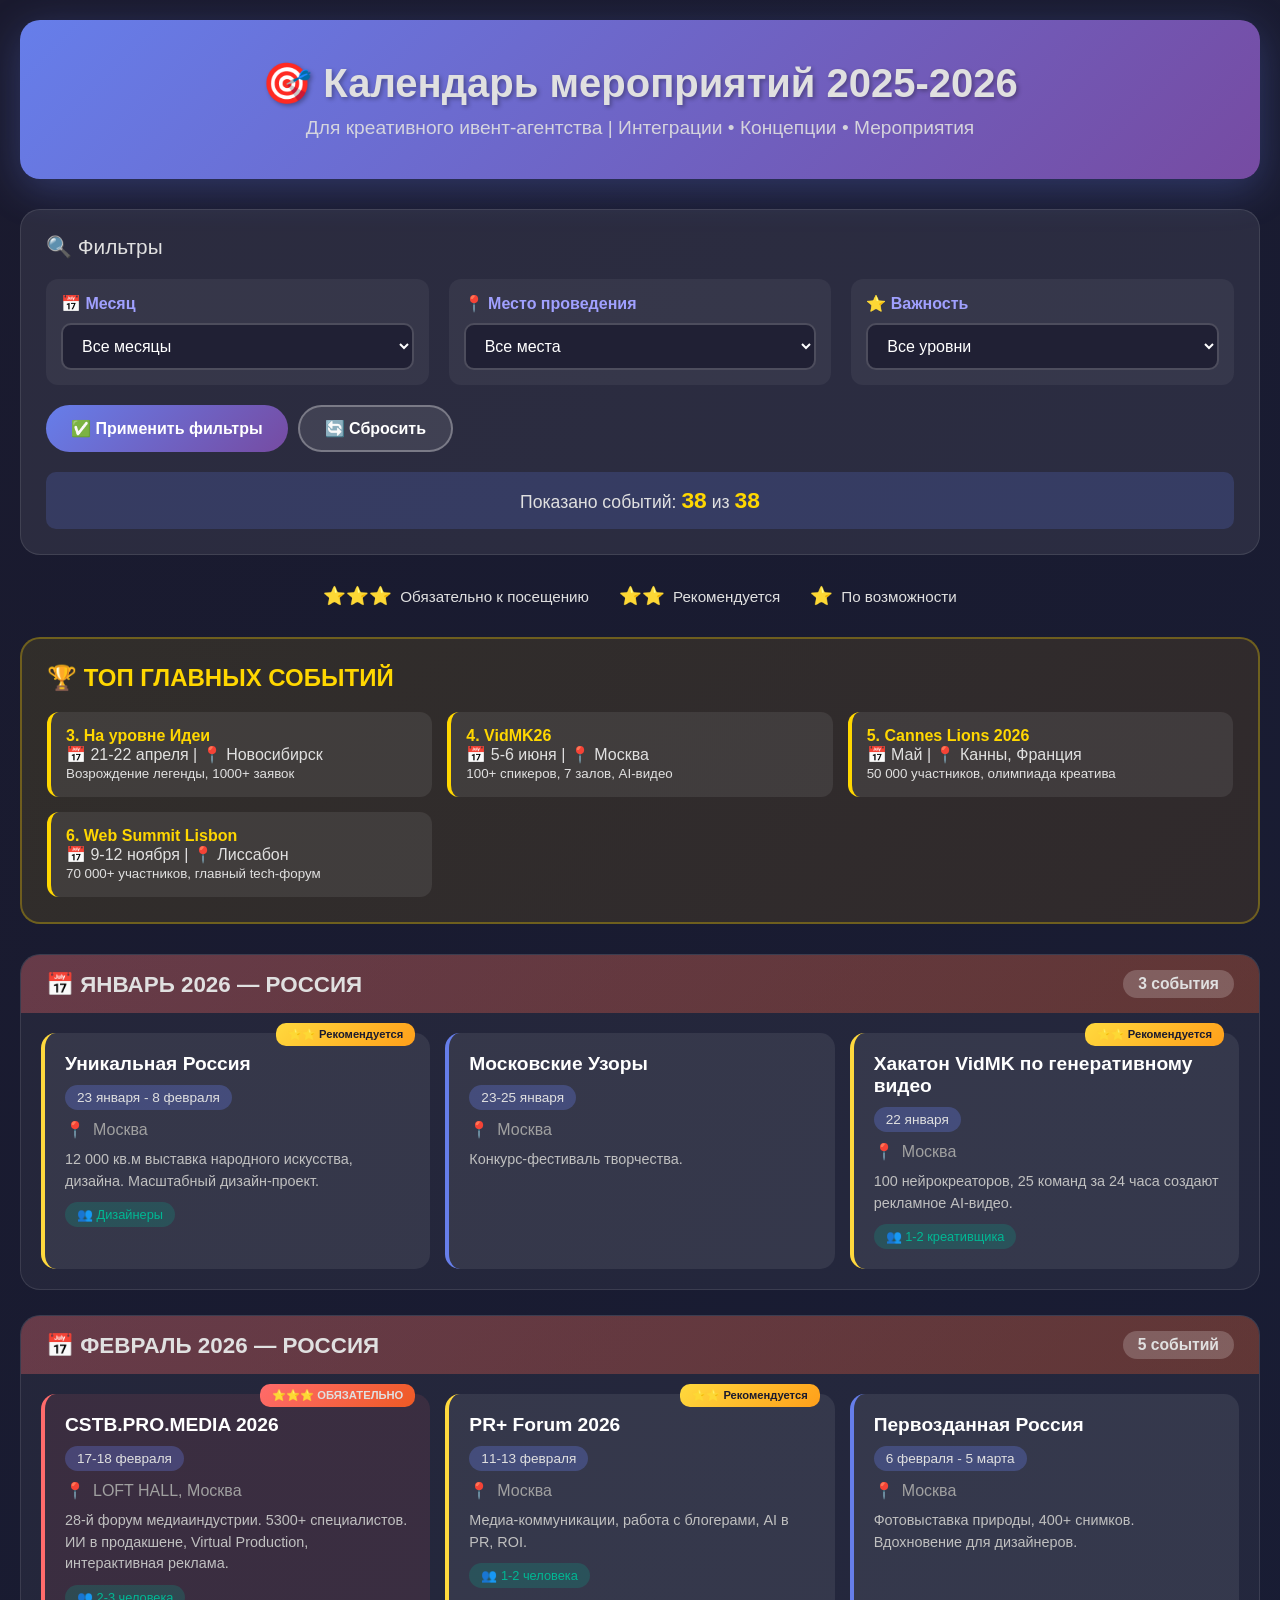
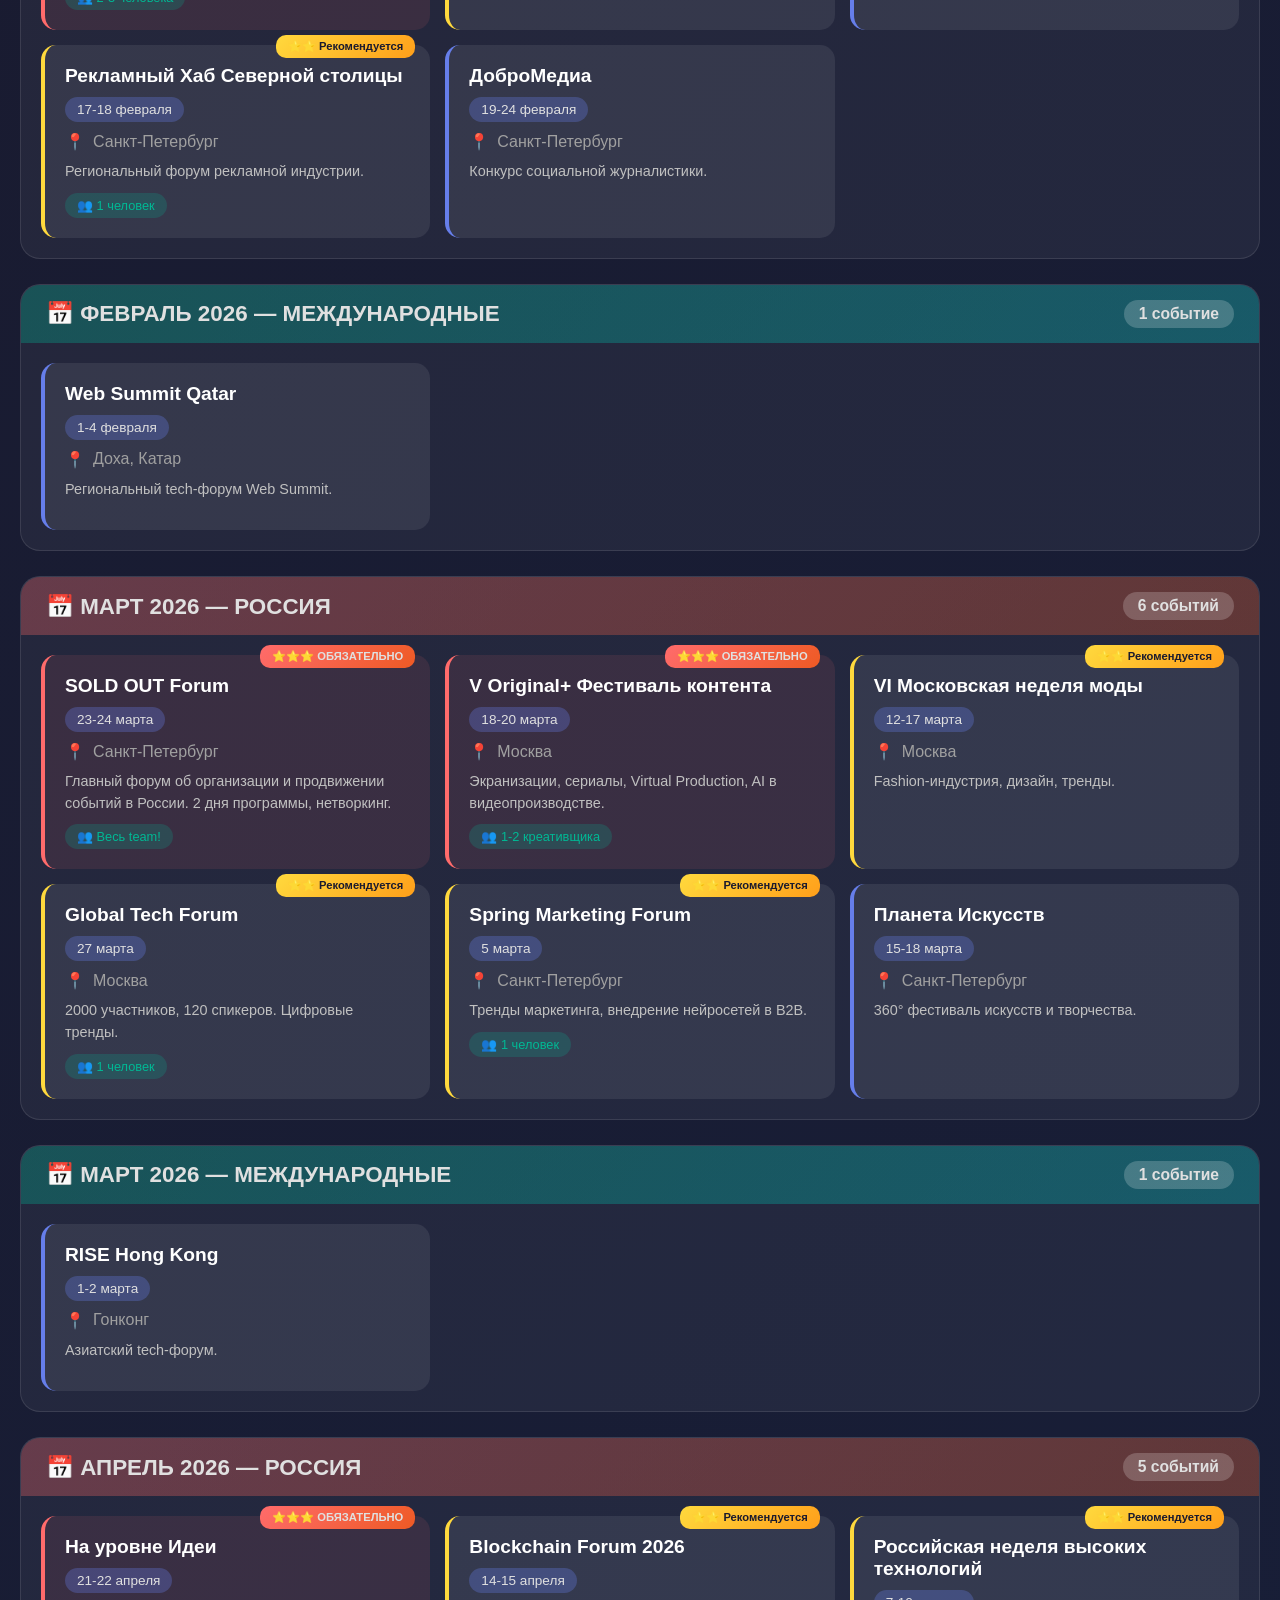
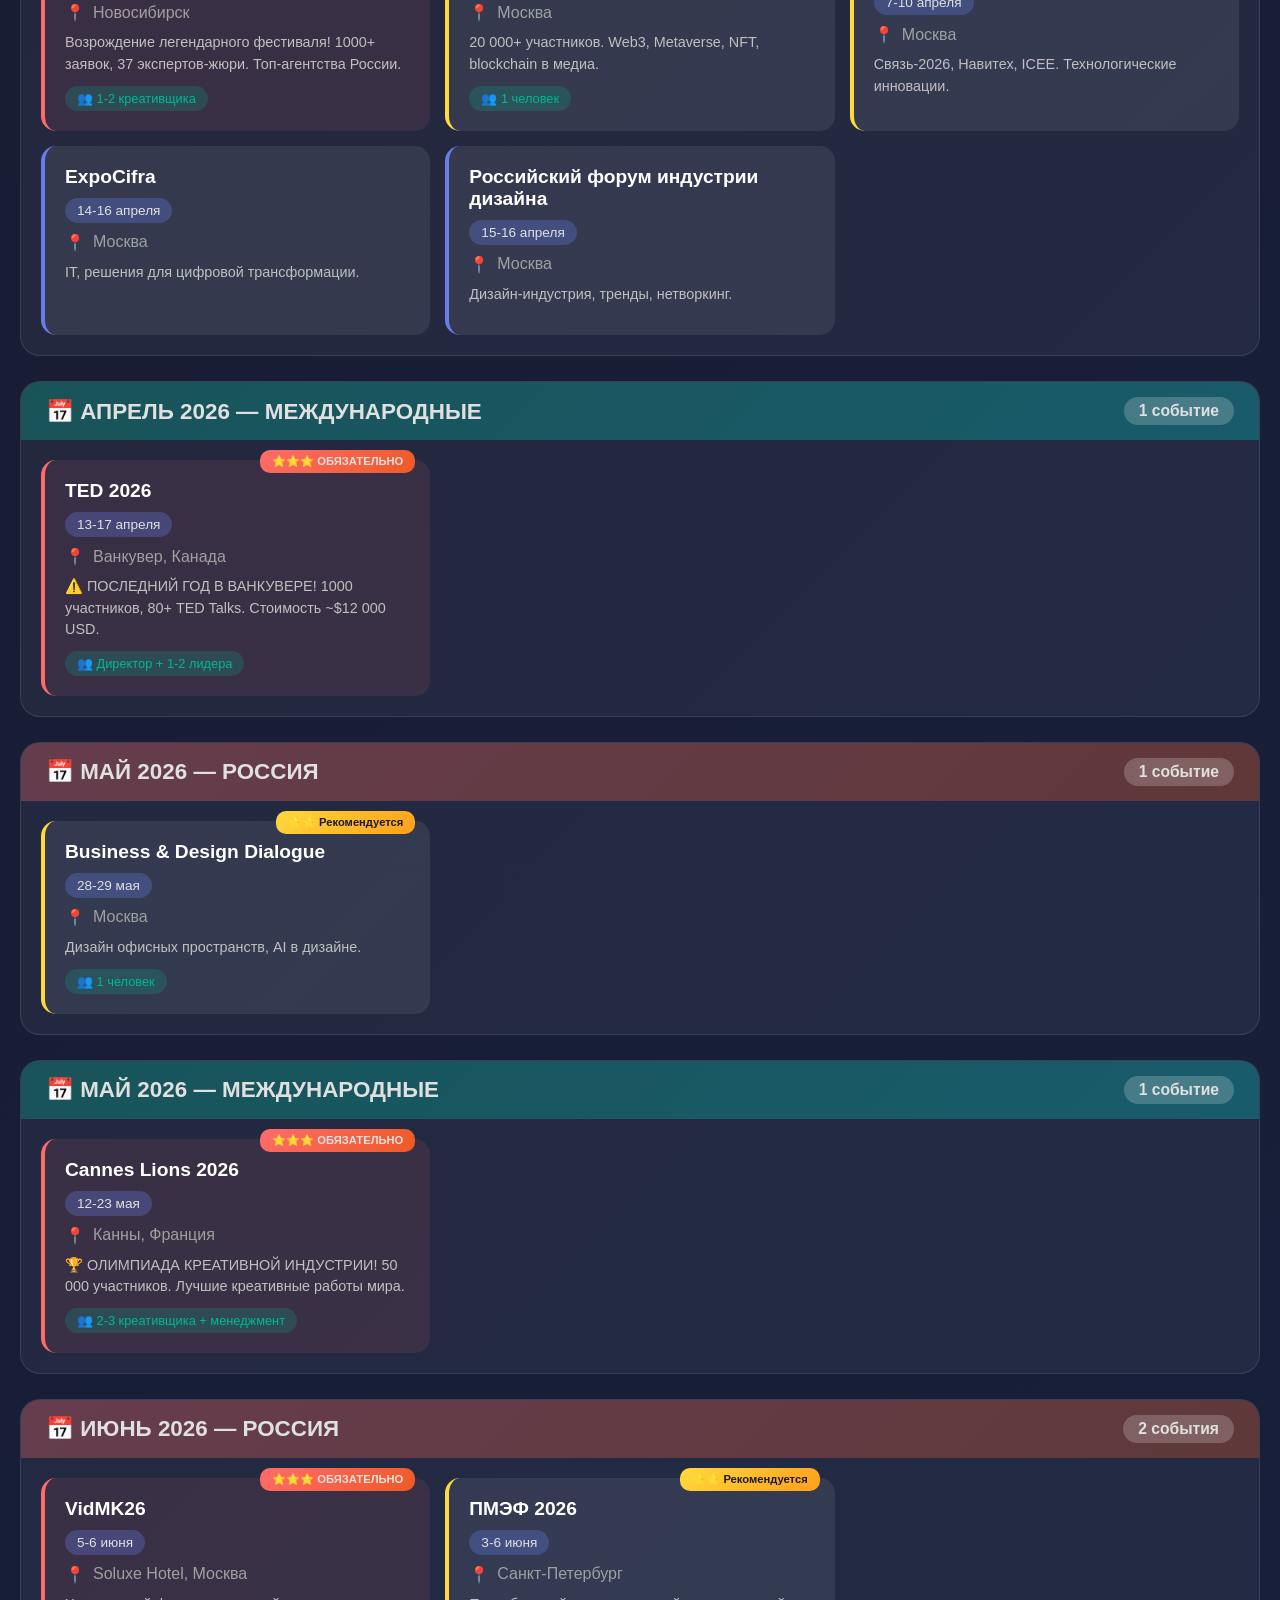
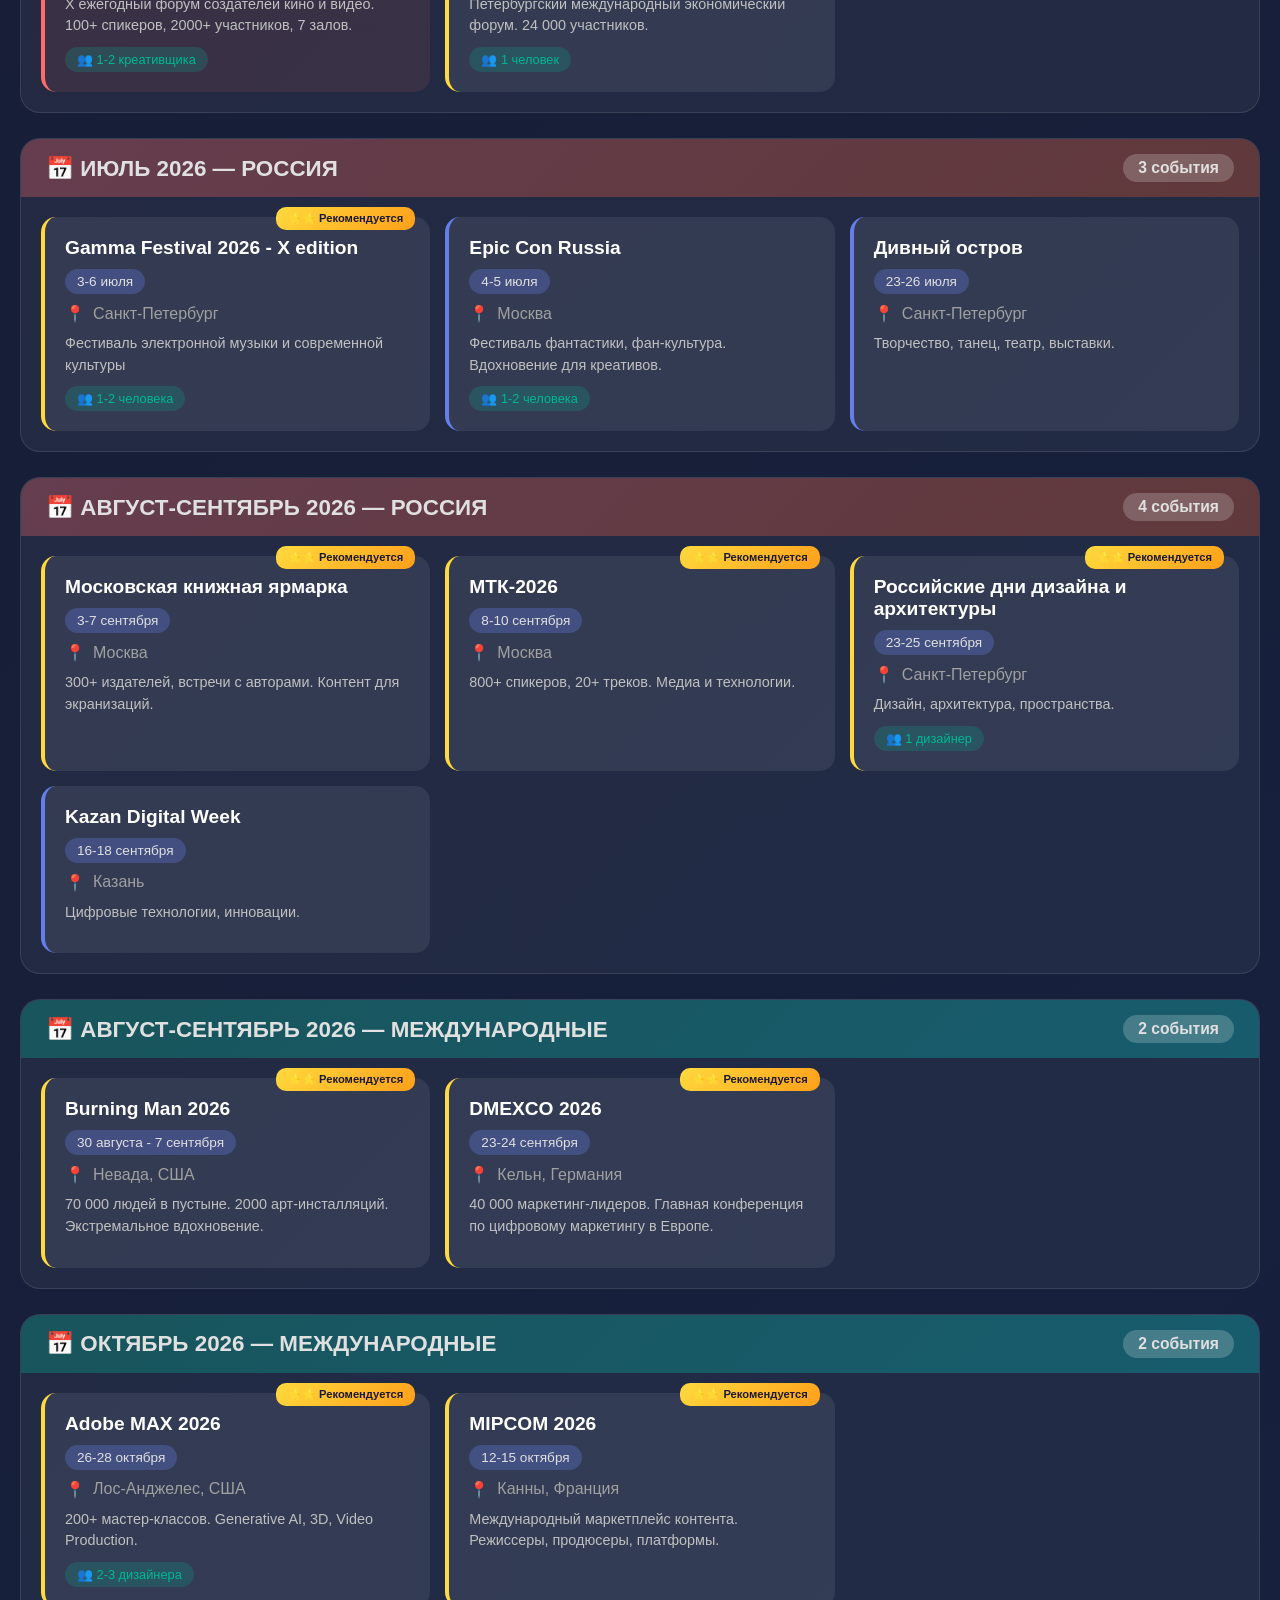
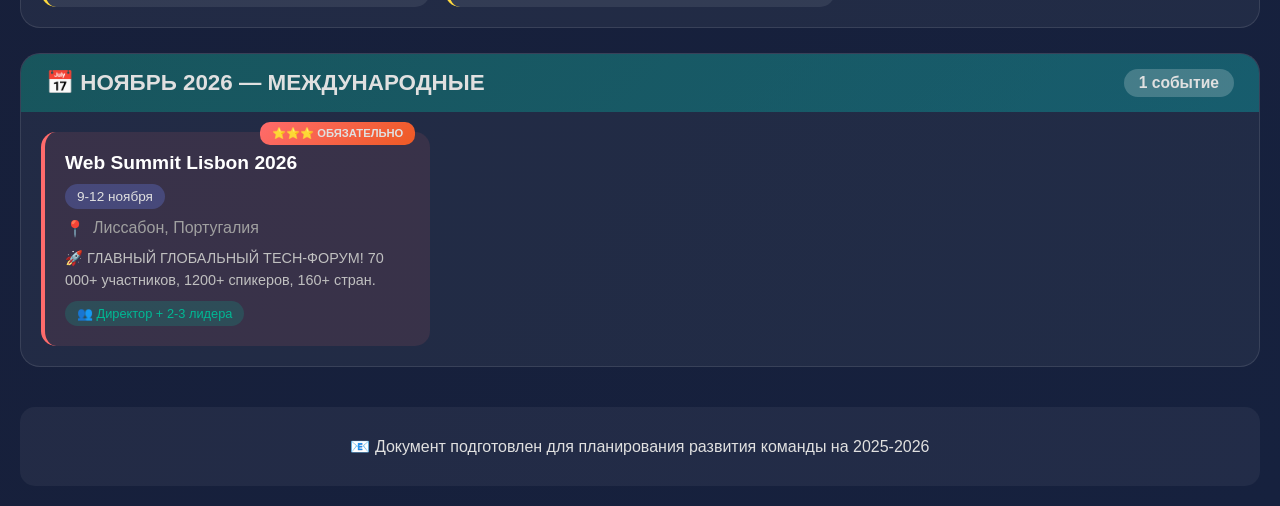
==== commit fea29f27: "deleted past events" ====
--- a/index.html
+++ b/index.html
@@ -524,18 +524,8 @@
 
       <!-- ТОП ГЛАВНЫХ СОБЫТИЙ -->
       <div class="top-events" id="top-events">
-        <h2>🏆 ТОП-8 ГЛАВНЫХ СОБЫТИЙ (НЕ ПРОПУСТИТЬ!)</h2>
+        <h2>🏆 ТОП ГЛАВНЫХ СОБЫТИЙ</h2>
         <div class="top-events-grid">
-          <div class="top-event-item">
-            <strong>1. CSTB.PRO.MEDIA 2026</strong><br />
-            📅 17-18 февраля | 📍 Санкт-Петербург<br />
-            <small>1300+ участников, стандарты индустрии</small>
-          </div>
-          <div class="top-event-item">
-            <strong>2. SOLD OUT Forum</strong><br />
-            📅 Март 2026 | 📍 Москва<br />
-            <small>Организация и продвижение событий</small>
-          </div>
           <div class="top-event-item">
             <strong>3. На уровне Идеи</strong><br />
             📅 21-22 апреля | 📍 Новосибирск<br />
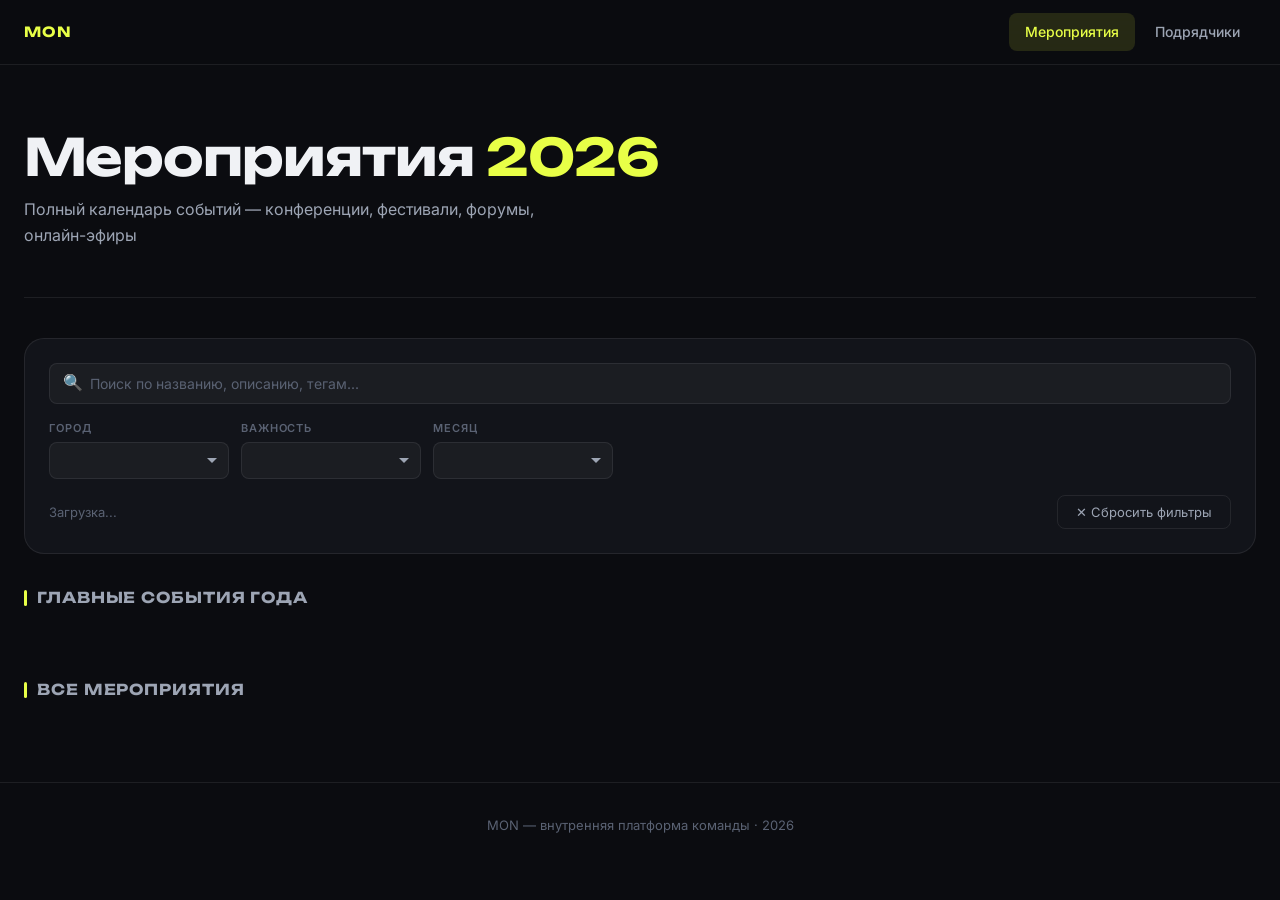
==== commit 33eefcbb: "new structure" ====
--- a/index.html
+++ b/index.html
@@ -1,1384 +1,86 @@
-<!doctype html>
+<!DOCTYPE html>
 <html lang="ru">
-  <head>
-    <meta charset="UTF-8" />
-    <meta name="viewport" content="width=device-width, initial-scale=1.0" />
-    <title>Календарь мероприятий 2025-2026 | Ивент-агентство</title>
-    <style>
-      * {
-        margin: 0;
-        padding: 0;
-        box-sizing: border-box;
-      }
+<head>
+  <meta charset="UTF-8" />
+  <meta name="viewport" content="width=device-width, initial-scale=1.0" />
+  <title>Мероприятия 2026 | MON</title>
+  <link rel="stylesheet" href="styles.css" />
+</head>
+<body id="events-page">
 
-      body {
-        font-family: "Segoe UI", Tahoma, Geneva, Verdana, sans-serif;
-        background: linear-gradient(135deg, #1a1a2e 0%, #16213e 100%);
-        color: #e0e0e0;
-        min-height: 100vh;
-        padding: 20px;
-      }
+  <nav class="navbar">
+    <div class="navbar-inner">
+      <a class="navbar-logo" href="index.html">MON</a>
+      <div class="navbar-nav">
+        <a class="nav-link active" href="index.html">Мероприятия</a>
+        <a class="nav-link" href="contractors.html">Подрядчики</a>
+      </div>
+    </div>
+  </nav>
 
-      .container {
-        max-width: 1400px;
-        margin: 0 auto;
-      }
+  <div class="container">
 
-      header {
-        text-align: center;
-        padding: 40px 20px;
-        background: linear-gradient(135deg, #667eea 0%, #764ba2 100%);
-        border-radius: 20px;
-        margin-bottom: 30px;
-        box-shadow: 0 10px 40px rgba(102, 126, 234, 0.3);
-      }
+    <header class="page-header">
+      <h1 class="page-title">Мероприятия <span>2026</span></h1>
+      <p class="page-subtitle">Полный календарь событий — конференции, фестивали, форумы, онлайн-эфиры</p>
+    </header>
 
-      header h1 {
-        font-size: 2.5em;
-        margin-bottom: 10px;
-        text-shadow: 2px 2px 4px rgba(0, 0, 0, 0.3);
-      }
-
-      header p {
-        font-size: 1.2em;
-        opacity: 0.9;
-      }
-
-      /* ФИЛЬТРЫ */
-      .filters-container {
-        background: rgba(255, 255, 255, 0.08);
-        border-radius: 20px;
-        padding: 25px;
-        margin-bottom: 30px;
-        border: 1px solid rgba(255, 255, 255, 0.1);
-      }
-
-      .filters-title {
-        font-size: 1.3em;
-        margin-bottom: 20px;
-        display: flex;
-        align-items: center;
-        gap: 10px;
-      }
-
-      .filters-grid {
-        display: grid;
-        grid-template-columns: repeat(auto-fit, minmax(280px, 1fr));
-        gap: 20px;
-      }
-
-      .filter-group {
-        background: rgba(255, 255, 255, 0.05);
-        padding: 15px;
-        border-radius: 12px;
-      }
-
-      .filter-group label {
-        display: block;
-        margin-bottom: 10px;
-        font-weight: bold;
-        color: #a0a0ff;
-      }
-
-      .filter-group select {
-        width: 100%;
-        padding: 12px 15px;
-        border-radius: 10px;
-        border: 2px solid rgba(255, 255, 255, 0.2);
-        background: rgba(30, 30, 50, 0.9);
-        color: #fff;
-        font-size: 1em;
-        cursor: pointer;
-        transition: all 0.3s ease;
-      }
-
-      .filter-group select:hover,
-      .filter-group select:focus {
-        border-color: #667eea;
-        outline: none;
-      }
-
-      .filter-group select option {
-        background: #1a1a2e;
-        color: #fff;
-        padding: 10px;
-      }
-
-      .filter-buttons {
-        display: flex;
-        gap: 10px;
-        margin-top: 20px;
-        flex-wrap: wrap;
-      }
-
-      .filter-btn {
-        padding: 12px 25px;
-        border-radius: 25px;
-        border: none;
-        cursor: pointer;
-        font-size: 1em;
-        transition: all 0.3s ease;
-        font-weight: bold;
-      }
-
-      .filter-btn.apply {
-        background: linear-gradient(135deg, #667eea 0%, #764ba2 100%);
-        color: white;
-      }
-
-      .filter-btn.reset {
-        background: rgba(255, 255, 255, 0.1);
-        color: #fff;
-        border: 2px solid rgba(255, 255, 255, 0.3);
-      }
-
-      .filter-btn:hover {
-        transform: translateY(-2px);
-        box-shadow: 0 5px 20px rgba(0, 0, 0, 0.3);
-      }
-
-      .results-count {
-        text-align: center;
-        padding: 15px;
-        background: rgba(102, 126, 234, 0.2);
-        border-radius: 10px;
-        margin-top: 20px;
-        font-size: 1.1em;
-      }
-
-      .results-count span {
-        color: #ffd700;
-        font-weight: bold;
-        font-size: 1.3em;
-      }
-
-      /* ЛЕГЕНДА */
-      .legend {
-        display: flex;
-        justify-content: center;
-        gap: 30px;
-        margin: 20px 0 30px;
-        flex-wrap: wrap;
-      }
-
-      .legend-item {
-        display: flex;
-        align-items: center;
-        gap: 8px;
-        font-size: 0.95em;
-      }
-
-      .priority-star {
-        font-size: 1.2em;
-      }
-
-      /* СЕКЦИИ */
-      .section-title {
-        font-size: 2em;
-        padding: 20px 30px;
-        margin: 30px 0 20px;
-        border-radius: 15px;
-        text-align: center;
-      }
-
-      .russia-title {
-        background: linear-gradient(135deg, #ff6b6b 0%, #ee5a24 100%);
-      }
-
-      .international-title {
-        background: linear-gradient(135deg, #00b894 0%, #00cec9 100%);
-      }
-
-      .month-block {
-        background: rgba(255, 255, 255, 0.05);
-        border-radius: 20px;
-        margin-bottom: 25px;
-        overflow: hidden;
-        border: 1px solid rgba(255, 255, 255, 0.1);
-      }
-
-      .month-header {
-        padding: 15px 25px;
-        font-size: 1.4em;
-        font-weight: bold;
-        display: flex;
-        justify-content: space-between;
-        align-items: center;
-      }
-
-      .month-header.russia {
-        background: linear-gradient(
-          135deg,
-          rgba(255, 107, 107, 0.3),
-          rgba(238, 90, 36, 0.3)
-        );
-      }
-
-      .month-header.international {
-        background: linear-gradient(
-          135deg,
-          rgba(0, 184, 148, 0.3),
-          rgba(0, 206, 201, 0.3)
-        );
-      }
-
-      .event-count {
-        background: rgba(255, 255, 255, 0.2);
-        padding: 5px 15px;
-        border-radius: 15px;
-        font-size: 0.7em;
-      }
-
-      .events-grid {
-        display: grid;
-        grid-template-columns: repeat(auto-fill, minmax(350px, 1fr));
-        gap: 15px;
-        padding: 20px;
-      }
-
-      .event-card {
-        background: rgba(255, 255, 255, 0.08);
-        border-radius: 15px;
-        padding: 20px;
-        transition: all 0.3s ease;
-        border-left: 4px solid #667eea;
-        position: relative;
-      }
-
-      .event-card:hover {
-        transform: translateY(-5px);
-        box-shadow: 0 10px 30px rgba(0, 0, 0, 0.3);
-        background: rgba(255, 255, 255, 0.12);
-      }
-
-      .event-card.priority-high {
-        border-left-color: #ff6b6b;
-        background: rgba(255, 107, 107, 0.1);
-      }
-
-      .event-card.priority-high::before {
-        content: "⭐⭐⭐ ОБЯЗАТЕЛЬНО";
-        position: absolute;
-        top: -10px;
-        right: 15px;
-        background: linear-gradient(135deg, #ff6b6b, #ee5a24);
-        padding: 5px 12px;
-        border-radius: 10px;
-        font-size: 0.7em;
-        font-weight: bold;
-      }
-
-      .event-card.priority-medium {
-        border-left-color: #ffd93d;
-      }
-
-      .event-card.priority-medium::before {
-        content: "⭐⭐ Рекомендуется";
-        position: absolute;
-        top: -10px;
-        right: 15px;
-        background: linear-gradient(135deg, #ffd93d, #ff9f1a);
-        color: #1a1a2e;
-        padding: 5px 12px;
-        border-radius: 10px;
-        font-size: 0.7em;
-        font-weight: bold;
-      }
-
-      .event-card.hidden {
-        display: none !important;
-      }
-
-      .event-name {
-        font-size: 1.2em;
-        font-weight: bold;
-        margin-bottom: 10px;
-        color: #fff;
-      }
-
-      .event-date {
-        display: inline-block;
-        background: rgba(102, 126, 234, 0.3);
-        padding: 5px 12px;
-        border-radius: 20px;
-        font-size: 0.85em;
-        margin-bottom: 10px;
-      }
-
-      .event-location {
-        display: flex;
-        align-items: center;
-        gap: 8px;
-        margin-bottom: 10px;
-        color: #a0a0a0;
-      }
-
-      .event-location::before {
-        content: "📍";
-      }
-
-      .event-description {
-        font-size: 0.9em;
-        line-height: 1.5;
-        color: #c0c0c0;
-        margin-bottom: 10px;
-      }
-
-      .event-team {
-        display: inline-block;
-        background: rgba(0, 184, 148, 0.2);
-        padding: 5px 12px;
-        border-radius: 15px;
-        font-size: 0.8em;
-        color: #00b894;
-      }
-
-      .city-section {
-        margin-bottom: 20px;
-        padding: 0 20px 20px;
-      }
-
-      .city-header {
-        font-size: 1.3em;
-        padding: 12px 25px;
-        background: rgba(255, 255, 255, 0.1);
-        border-radius: 10px;
-        margin-bottom: 15px;
-        display: flex;
-        align-items: center;
-        gap: 10px;
-      }
-
-      .moscow-header {
-        border-left: 4px solid #ff6b6b;
-      }
-      .spb-header {
-        border-left: 4px solid #667eea;
-      }
-      .other-header {
-        border-left: 4px solid #00b894;
-      }
-      .intl-header {
-        border-left: 4px solid #00cec9;
-      }
-
-      .top-events {
-        background: linear-gradient(
-          135deg,
-          rgba(255, 215, 0, 0.1),
-          rgba(255, 165, 0, 0.1)
-        );
-        border: 2px solid rgba(255, 215, 0, 0.3);
-        border-radius: 20px;
-        padding: 25px;
-        margin-bottom: 30px;
-      }
-
-      .top-events h2 {
-        color: #ffd700;
-        margin-bottom: 20px;
-        display: flex;
-        align-items: center;
-        gap: 10px;
-      }
-
-      .top-events-grid {
-        display: grid;
-        grid-template-columns: repeat(auto-fill, minmax(300px, 1fr));
-        gap: 15px;
-      }
-
-      .top-event-item {
-        background: rgba(255, 255, 255, 0.08);
-        padding: 15px;
-        border-radius: 12px;
-        border-left: 4px solid #ffd700;
-      }
-
-      .top-event-item strong {
-        color: #ffd700;
-      }
-
-      .no-results {
-        text-align: center;
-        padding: 50px;
-        background: rgba(255, 107, 107, 0.1);
-        border-radius: 15px;
-        margin: 30px 0;
-        display: none;
-      }
-
-      .no-results.show {
-        display: block;
-      }
-
-      .no-results h3 {
-        color: #ff6b6b;
-        margin-bottom: 10px;
-      }
-
-      footer {
-        text-align: center;
-        padding: 30px;
-        margin-top: 40px;
-        background: rgba(255, 255, 255, 0.05);
-        border-radius: 15px;
-      }
-
-      @media (max-width: 768px) {
-        header h1 {
-          font-size: 1.8em;
-        }
-        .events-grid {
-          grid-template-columns: 1fr;
-        }
-        .legend {
-          flex-direction: column;
-          align-items: center;
-        }
-        .filters-grid {
-          grid-template-columns: 1fr;
-        }
-      }
-    </style>
-  </head>
-  <body>
-    <div class="container">
-      <header>
-        <h1>🎯 Календарь мероприятий 2025-2026</h1>
-        <p>
-          Для креативного ивент-агентства | Интеграции • Концепции • Мероприятия
-        </p>
-      </header>
-
-      <!-- ФИЛЬТРЫ -->
-      <div class="filters-container">
-        <div class="filters-title">🔍 Фильтры</div>
-        <div class="filters-grid">
-          <div class="filter-group">
-            <label>📅 Месяц</label>
-            <select id="filter-month">
-              <option value="all">Все месяцы</option>
-              <option value="dec-2025">Декабрь 2025</option>
-              <option value="jan-2026">Январь 2026</option>
-              <option value="feb-2026">Февраль 2026</option>
-              <option value="mar-2026">Март 2026</option>
-              <option value="apr-2026">Апрель 2026</option>
-              <option value="may-2026">Май 2026</option>
-              <option value="jun-2026">Июнь 2026</option>
-              <option value="jul-2026">Июль 2026</option>
-              <option value="aug-sep-2026">Август-Сентябрь 2026</option>
-              <option value="oct-2026">Октябрь 2026</option>
-              <option value="nov-2026">Ноябрь 2026</option>
-            </select>
-          </div>
-
-          <div class="filter-group">
-            <label>📍 Место проведения</label>
-            <select id="filter-city">
-              <option value="all">Все места</option>
-              <option value="moscow">🏛️ Москва</option>
-              <option value="spb">🌉 Санкт-Петербург</option>
-              <option value="russia-other">🇷🇺 Другие города России</option>
-              <option value="international">🌍 Международные</option>
-            </select>
-          </div>
-
-          <div class="filter-group">
-            <label>⭐ Важность</label>
-            <select id="filter-priority">
-              <option value="all">Все уровни</option>
-              <option value="high">⭐⭐⭐ Обязательно</option>
-              <option value="medium">⭐⭐ Рекомендуется</option>
-              <option value="low">⭐ По возможности</option>
-            </select>
-          </div>
-        </div>
-
-        <div class="filter-buttons">
-          <button class="filter-btn apply" onclick="applyFilters()">
-            ✅ Применить фильтры
-          </button>
-          <button class="filter-btn reset" onclick="resetFilters()">
-            🔄 Сбросить
-          </button>
-        </div>
-
-        <div class="results-count">
-          Показано событий: <span id="visible-count">48</span> из
-          <span id="total-count">48</span>
+    <div class="filters-panel">
+      <div class="filters-row">
+        <div class="search-wrap">
+          <span class="search-icon">🔍</span>
+          <input type="text" id="search-input" class="search-input" placeholder="Поиск по названию, описанию, тегам..." />
         </div>
       </div>
 
-      <div class="legend">
-        <div class="legend-item">
-          <span class="priority-star">⭐⭐⭐</span> Обязательно к посещению
+      <div class="filters-row">
+        <div class="select-group">
+          <label class="select-label">Город</label>
+          <select id="filter-city" class="filter-select"></select>
         </div>
-        <div class="legend-item">
-          <span class="priority-star">⭐⭐</span> Рекомендуется
+        <div class="select-group">
+          <label class="select-label">Важность</label>
+          <select id="filter-importance" class="filter-select"></select>
         </div>
-        <div class="legend-item">
-          <span class="priority-star">⭐</span> По возможности
+        <div class="select-group">
+          <label class="select-label">Месяц</label>
+          <select id="filter-month" class="filter-select"></select>
         </div>
       </div>
 
-      <!-- ТОП ГЛАВНЫХ СОБЫТИЙ -->
-      <div class="top-events" id="top-events">
-        <h2>🏆 ТОП ГЛАВНЫХ СОБЫТИЙ</h2>
-        <div class="top-events-grid">
-          <div class="top-event-item">
-            <strong>3. На уровне Идеи</strong><br />
-            📅 21-22 апреля | 📍 Новосибирск<br />
-            <small>Возрождение легенды, 1000+ заявок</small>
-          </div>
-          <div class="top-event-item">
-            <strong>4. VidMK26</strong><br />
-            📅 5-6 июня | 📍 Москва<br />
-            <small>100+ спикеров, 7 залов, AI-видео</small>
-          </div>
-          <div class="top-event-item">
-            <strong>5. Cannes Lions 2026</strong><br />
-            📅 Май | 📍 Канны, Франция<br />
-            <small>50 000 участников, олимпиада креатива</small>
-          </div>
-          <div class="top-event-item">
-            <strong>6. Web Summit Lisbon</strong><br />
-            📅 9-12 ноября | 📍 Лиссабон<br />
-            <small>70 000+ участников, главный tech-форум</small>
-          </div>
-        </div>
+      <div class="filters-actions">
+        <div class="results-info" id="results-info">Загрузка...</div>
+        <button class="btn-reset" id="btn-reset">✕ Сбросить фильтры</button>
       </div>
-
-      <!-- СООБЩЕНИЕ "НЕТ РЕЗУЛЬТАТОВ" -->
-      <div class="no-results" id="no-results">
-        <h3>😕 Мероприятия не найдены</h3>
-        <p>Попробуйте изменить параметры фильтрации или сбросить фильтры</p>
-      </div>
-
-      <!-- ВСЕ МЕРОПРИЯТИЯ -->
-      <div id="all-events">
-        <!-- ЯНВАРЬ 2026 - РОССИЯ -->
-        <div class="month-block" data-month="jan-2026">
-          <div class="month-header russia">
-            <span>📅 ЯНВАРЬ 2026 — РОССИЯ</span>
-            <span class="event-count month-count">3 события</span>
-          </div>
-          <div class="events-grid">
-            <div
-              class="event-card priority-medium"
-              data-month="jan-2026"
-              data-city="moscow"
-              data-priority="medium"
-            >
-              <div class="event-name">Уникальная Россия</div>
-              <div class="event-date">23 января - 8 февраля</div>
-              <div class="event-location">Москва</div>
-              <div class="event-description">
-                12 000 кв.м выставка народного искусства, дизайна. Масштабный
-                дизайн-проект.
-              </div>
-              <div class="event-team">👥 Дизайнеры</div>
-            </div>
-            <div
-              class="event-card"
-              data-month="jan-2026"
-              data-city="moscow"
-              data-priority="low"
-            >
-              <div class="event-name">Московские Узоры</div>
-              <div class="event-date">23-25 января</div>
-              <div class="event-location">Москва</div>
-              <div class="event-description">Конкурс-фестиваль творчества.</div>
-            </div>
-            <div
-              class="event-card priority-medium"
-              data-month="jan-2026"
-              data-city="moscow"
-              data-priority="medium"
-            >
-              <div class="event-name">Хакатон VidMK по генеративному видео</div>
-              <div class="event-date">22 января</div>
-              <div class="event-location">Москва</div>
-              <div class="event-description">
-                100 нейрокреаторов, 25 команд за 24 часа создают рекламное
-                AI-видео.
-              </div>
-              <div class="event-team">👥 1-2 креативщика</div>
-            </div>
-          </div>
-        </div>
-
-        <!-- ЯНВАРЬ 2026 - МЕЖДУНАРОДНЫЕ -->
-        <div class="month-block" data-month="jan-2026">
-          <div class="month-header international">
-            <span>📅 ЯНВАРЬ 2026 — МЕЖДУНАРОДНЫЕ</span>
-            <span class="event-count month-count">2 события</span>
-          </div>
-        </div>
-
-        <!-- ФЕВРАЛЬ 2026 - РОССИЯ -->
-        <div class="month-block" data-month="feb-2026">
-          <div class="month-header russia">
-            <span>📅 ФЕВРАЛЬ 2026 — РОССИЯ</span>
-            <span class="event-count month-count">5 событий</span>
-          </div>
-          <div class="events-grid">
-            <div
-              class="event-card priority-high"
-              data-month="feb-2026"
-              data-city="moscow"
-              data-priority="high"
-            >
-              <div class="event-name">CSTB.PRO.MEDIA 2026</div>
-              <div class="event-date">17-18 февраля</div>
-              <div class="event-location">LOFT HALL, Москва</div>
-              <div class="event-description">
-                28-й форум медиаиндустрии. 5300+ специалистов. ИИ в продакшене,
-                Virtual Production, интерактивная реклама.
-              </div>
-              <div class="event-team">👥 2-3 человека</div>
-            </div>
-            <div
-              class="event-card priority-medium"
-              data-month="feb-2026"
-              data-city="moscow"
-              data-priority="medium"
-            >
-              <div class="event-name">PR+ Forum 2026</div>
-              <div class="event-date">11-13 февраля</div>
-              <div class="event-location">Москва</div>
-              <div class="event-description">
-                Медиа-коммуникации, работа с блогерами, AI в PR, ROI.
-              </div>
-              <div class="event-team">👥 1-2 человека</div>
-            </div>
-            <div
-              class="event-card"
-              data-month="feb-2026"
-              data-city="moscow"
-              data-priority="low"
-            >
-              <div class="event-name">Первозданная Россия</div>
-              <div class="event-date">6 февраля - 5 марта</div>
-              <div class="event-location">Москва</div>
-              <div class="event-description">
-                Фотовыставка природы, 400+ снимков. Вдохновение для дизайнеров.
-              </div>
-            </div>
-            <div
-              class="event-card priority-medium"
-              data-month="feb-2026"
-              data-city="spb"
-              data-priority="medium"
-            >
-              <div class="event-name">Рекламный Хаб Северной столицы</div>
-              <div class="event-date">17-18 февраля</div>
-              <div class="event-location">Санкт-Петербург</div>
-              <div class="event-description">
-                Региональный форум рекламной индустрии.
-              </div>
-              <div class="event-team">👥 1 человек</div>
-            </div>
-            <div
-              class="event-card"
-              data-month="feb-2026"
-              data-city="spb"
-              data-priority="low"
-            >
-              <div class="event-name">ДоброМедиа</div>
-              <div class="event-date">19-24 февраля</div>
-              <div class="event-location">Санкт-Петербург</div>
-              <div class="event-description">
-                Конкурс социальной журналистики.
-              </div>
-            </div>
-          </div>
-        </div>
-
-        <!-- ФЕВРАЛЬ 2026 - МЕЖДУНАРОДНЫЕ -->
-        <div class="month-block" data-month="feb-2026">
-          <div class="month-header international">
-            <span>📅 ФЕВРАЛЬ 2026 — МЕЖДУНАРОДНЫЕ</span>
-            <span class="event-count month-count">1 событие</span>
-          </div>
-          <div class="events-grid">
-            <div
-              class="event-card"
-              data-month="feb-2026"
-              data-city="international"
-              data-priority="low"
-            >
-              <div class="event-name">Web Summit Qatar</div>
-              <div class="event-date">1-4 февраля</div>
-              <div class="event-location">Доха, Катар</div>
-              <div class="event-description">
-                Региональный tech-форум Web Summit.
-              </div>
-            </div>
-          </div>
-        </div>
-
-        <!-- МАРТ 2026 - РОССИЯ -->
-        <div class="month-block" data-month="mar-2026">
-          <div class="month-header russia">
-            <span>📅 МАРТ 2026 — РОССИЯ</span>
-            <span class="event-count month-count">6 событий</span>
-          </div>
-          <div class="events-grid">
-            <div
-              class="event-card priority-high"
-              data-month="mar-2026"
-              data-city="moscow"
-              data-priority="high"
-            >
-              <div class="event-name">SOLD OUT Forum</div>
-              <div class="event-date">23-24 марта</div>
-              <div class="event-location">Санкт-Петербург</div>
-              <div class="event-description">
-                Главный форум об организации и продвижении событий в России. 2
-                дня программы, нетворкинг.
-              </div>
-              <div class="event-team">👥 Весь team!</div>
-            </div>
-            <div
-              class="event-card priority-high"
-              data-month="mar-2026"
-              data-city="moscow"
-              data-priority="high"
-            >
-              <div class="event-name">V Original+ Фестиваль контента</div>
-              <div class="event-date">18-20 марта</div>
-              <div class="event-location">Москва</div>
-              <div class="event-description">
-                Экранизации, сериалы, Virtual Production, AI в
-                видеопроизводстве.
-              </div>
-              <div class="event-team">👥 1-2 креативщика</div>
-            </div>
-            <div
-              class="event-card priority-medium"
-              data-month="mar-2026"
-              data-city="moscow"
-              data-priority="medium"
-            >
-              <div class="event-name">VI Московская неделя моды</div>
-              <div class="event-date">12-17 марта</div>
-              <div class="event-location">Москва</div>
-              <div class="event-description">
-                Fashion-индустрия, дизайн, тренды.
-              </div>
-            </div>
-            <div
-              class="event-card priority-medium"
-              data-month="mar-2026"
-              data-city="moscow"
-              data-priority="medium"
-            >
-              <div class="event-name">Global Tech Forum</div>
-              <div class="event-date">27 марта</div>
-              <div class="event-location">Москва</div>
-              <div class="event-description">
-                2000 участников, 120 спикеров. Цифровые тренды.
-              </div>
-              <div class="event-team">👥 1 человек</div>
-            </div>
-            <div
-              class="event-card priority-medium"
-              data-month="mar-2026"
-              data-city="spb"
-              data-priority="medium"
-            >
-              <div class="event-name">Spring Marketing Forum</div>
-              <div class="event-date">5 марта</div>
-              <div class="event-location">Санкт-Петербург</div>
-              <div class="event-description">
-                Тренды маркетинга, внедрение нейросетей в B2B.
-              </div>
-              <div class="event-team">👥 1 человек</div>
-            </div>
-            <div
-              class="event-card"
-              data-month="mar-2026"
-              data-city="spb"
-              data-priority="low"
-            >
-              <div class="event-name">Планета Искусств</div>
-              <div class="event-date">15-18 марта</div>
-              <div class="event-location">Санкт-Петербург</div>
-              <div class="event-description">
-                360° фестиваль искусств и творчества.
-              </div>
-            </div>
-          </div>
-        </div>
-
-        <!-- МАРТ 2026 - МЕЖДУНАРОДНЫЕ -->
-        <div class="month-block" data-month="mar-2026">
-          <div class="month-header international">
-            <span>📅 МАРТ 2026 — МЕЖДУНАРОДНЫЕ</span>
-            <span class="event-count month-count">2 события</span>
-          </div>
-          <div class="events-grid">
-            <div
-              class="event-card"
-              data-month="mar-2026"
-              data-city="international"
-              data-priority="low"
-            >
-              <div class="event-name">RISE Hong Kong</div>
-              <div class="event-date">1-2 марта</div>
-              <div class="event-location">Гонконг</div>
-              <div class="event-description">Азиатский tech-форум.</div>
-            </div>
-          </div>
-        </div>
-
-        <!-- АПРЕЛЬ 2026 - РОССИЯ -->
-        <div class="month-block" data-month="apr-2026">
-          <div class="month-header russia">
-            <span>📅 АПРЕЛЬ 2026 — РОССИЯ</span>
-            <span class="event-count month-count">5 событий</span>
-          </div>
-          <div class="events-grid">
-            <div
-              class="event-card priority-high"
-              data-month="apr-2026"
-              data-city="russia-other"
-              data-priority="high"
-            >
-              <div class="event-name">На уровне Идеи</div>
-              <div class="event-date">21-22 апреля</div>
-              <div class="event-location">Новосибирск</div>
-              <div class="event-description">
-                Возрождение легендарного фестиваля! 1000+ заявок, 37
-                экспертов-жюри. Топ-агентства России.
-              </div>
-              <div class="event-team">👥 1-2 креативщика</div>
-            </div>
-            <div
-              class="event-card priority-medium"
-              data-month="apr-2026"
-              data-city="moscow"
-              data-priority="medium"
-            >
-              <div class="event-name">Blockchain Forum 2026</div>
-              <div class="event-date">14-15 апреля</div>
-              <div class="event-location">Москва</div>
-              <div class="event-description">
-                20 000+ участников. Web3, Metaverse, NFT, blockchain в медиа.
-              </div>
-              <div class="event-team">👥 1 человек</div>
-            </div>
-            <div
-              class="event-card priority-medium"
-              data-month="apr-2026"
-              data-city="moscow"
-              data-priority="medium"
-            >
-              <div class="event-name">Российская неделя высоких технологий</div>
-              <div class="event-date">7-10 апреля</div>
-              <div class="event-location">Москва</div>
-              <div class="event-description">
-                Связь-2026, Навитех, ICEE. Технологические инновации.
-              </div>
-            </div>
-            <div
-              class="event-card"
-              data-month="apr-2026"
-              data-city="moscow"
-              data-priority="low"
-            >
-              <div class="event-name">ExpoCifra</div>
-              <div class="event-date">14-16 апреля</div>
-              <div class="event-location">Москва</div>
-              <div class="event-description">
-                IT, решения для цифровой трансформации.
-              </div>
-            </div>
-            <div
-              class="event-card"
-              data-month="apr-2026"
-              data-city="moscow"
-              data-priority="low"
-            >
-              <div class="event-name">Российский форум индустрии дизайна</div>
-              <div class="event-date">15-16 апреля</div>
-              <div class="event-location">Москва</div>
-              <div class="event-description">
-                Дизайн-индустрия, тренды, нетворкинг.
-              </div>
-            </div>
-          </div>
-        </div>
-
-        <!-- АПРЕЛЬ 2026 - МЕЖДУНАРОДНЫЕ -->
-        <div class="month-block" data-month="apr-2026">
-          <div class="month-header international">
-            <span>📅 АПРЕЛЬ 2026 — МЕЖДУНАРОДНЫЕ</span>
-            <span class="event-count month-count">1 событие</span>
-          </div>
-          <div class="events-grid">
-            <div
-              class="event-card priority-high"
-              data-month="apr-2026"
-              data-city="international"
-              data-priority="high"
-            >
-              <div class="event-name">TED 2026</div>
-              <div class="event-date">13-17 апреля</div>
-              <div class="event-location">Ванкувер, Канада</div>
-              <div class="event-description">
-                ⚠️ ПОСЛЕДНИЙ ГОД В ВАНКУВЕРЕ! 1000 участников, 80+ TED Talks.
-                Стоимость ~$12 000 USD.
-              </div>
-              <div class="event-team">👥 Директор + 1-2 лидера</div>
-            </div>
-          </div>
-        </div>
-
-        <!-- МАЙ 2026 - РОССИЯ -->
-        <div class="month-block" data-month="may-2026">
-          <div class="month-header russia">
-            <span>📅 МАЙ 2026 — РОССИЯ</span>
-            <span class="event-count month-count">1 событие</span>
-          </div>
-          <div class="events-grid">
-            <div
-              class="event-card priority-medium"
-              data-month="may-2026"
-              data-city="moscow"
-              data-priority="medium"
-            >
-              <div class="event-name">Business & Design Dialogue</div>
-              <div class="event-date">28-29 мая</div>
-              <div class="event-location">Москва</div>
-              <div class="event-description">
-                Дизайн офисных пространств, AI в дизайне.
-              </div>
-              <div class="event-team">👥 1 человек</div>
-            </div>
-          </div>
-        </div>
-
-        <!-- МАЙ 2026 - МЕЖДУНАРОДНЫЕ -->
-        <div class="month-block" data-month="may-2026">
-          <div class="month-header international">
-            <span>📅 МАЙ 2026 — МЕЖДУНАРОДНЫЕ</span>
-            <span class="event-count month-count">1 событие</span>
-          </div>
-          <div class="events-grid">
-            <div
-              class="event-card priority-high"
-              data-month="may-2026"
-              data-city="international"
-              data-priority="high"
-            >
-              <div class="event-name">Cannes Lions 2026</div>
-              <div class="event-date">12-23 мая</div>
-              <div class="event-location">Канны, Франция</div>
-              <div class="event-description">
-                🏆 ОЛИМПИАДА КРЕАТИВНОЙ ИНДУСТРИИ! 50 000 участников. Лучшие
-                креативные работы мира.
-              </div>
-              <div class="event-team">👥 2-3 креативщика + менеджмент</div>
-            </div>
-          </div>
-        </div>
-
-        <!-- ИЮНЬ 2026 - РОССИЯ -->
-        <div class="month-block" data-month="jun-2026">
-          <div class="month-header russia">
-            <span>📅 ИЮНЬ 2026 — РОССИЯ</span>
-            <span class="event-count month-count">2 события</span>
-          </div>
-          <div class="events-grid">
-            <div
-              class="event-card priority-high"
-              data-month="jun-2026"
-              data-city="moscow"
-              data-priority="high"
-            >
-              <div class="event-name">VidMK26</div>
-              <div class="event-date">5-6 июня</div>
-              <div class="event-location">Soluxe Hotel, Москва</div>
-              <div class="event-description">
-                X ежегодный форум создателей кино и видео. 100+ спикеров, 2000+
-                участников, 7 залов.
-              </div>
-              <div class="event-team">👥 1-2 креативщика</div>
-            </div>
-            <div
-              class="event-card priority-medium"
-              data-month="jun-2026"
-              data-city="spb"
-              data-priority="medium"
-            >
-              <div class="event-name">ПМЭФ 2026</div>
-              <div class="event-date">3-6 июня</div>
-              <div class="event-location">Санкт-Петербург</div>
-              <div class="event-description">
-                Петербургский международный экономический форум. 24 000
-                участников.
-              </div>
-              <div class="event-team">👥 1 человек</div>
-            </div>
-          </div>
-        </div>
-
-        <!-- ИЮНЬ 2026 - МЕЖДУНАРОДНЫЕ -->
-        <div class="month-block" data-month="jun-2026">
-          <div class="month-header international">
-            <span>📅 ИЮНЬ 2026 — МЕЖДУНАРОДНЫЕ</span>
-            <span class="event-count month-count">1 событие</span>
-          </div>
-        </div>
-
-        <!-- ИЮЛЬ 2026 -->
-        <div class="month-block" data-month="jul-2026">
-          <div class="month-header russia">
-            <span>📅 ИЮЛЬ 2026 — РОССИЯ</span>
-            <span class="event-count month-count">2 события</span>
-          </div>
-          <div class="events-grid">
-            <div
-              class="event-card priority-medium"
-              data-month="jul-2026"
-              data-city="spb"
-              data-priority="medium"
-            >
-              <div class="event-name">Gamma Festival 2026 - X edition</div>
-              <div class="event-date">3-6 июля</div>
-              <div class="event-location">Санкт-Петербург</div>
-              <div class="event-description">
-                Фестиваль электронной музыки и современной культуры
-              </div>
-              <div class="event-team">👥 1-2 человека</div>
-            </div>
-            <div
-              class="event-card"
-              data-month="jul-2026"
-              data-city="moscow"
-              data-priority="low"
-            >
-              <div class="event-name">Epic Con Russia</div>
-              <div class="event-date">4-5 июля</div>
-              <div class="event-location">Москва</div>
-              <div class="event-description">
-                Фестиваль фантастики, фан-культура. Вдохновение для креативов.
-              </div>
-              <div class="event-team">👥 1-2 человека</div>
-            </div>
-            <div
-              class="event-card"
-              data-month="jul-2026"
-              data-city="spb"
-              data-priority="low"
-            >
-              <div class="event-name">Дивный остров</div>
-              <div class="event-date">23-26 июля</div>
-              <div class="event-location">Санкт-Петербург</div>
-              <div class="event-description">
-                Творчество, танец, театр, выставки.
-              </div>
-            </div>
-          </div>
-        </div>
-
-        <!-- АВГУСТ-СЕНТЯБРЬ 2026 - РОССИЯ -->
-        <div class="month-block" data-month="aug-sep-2026">
-          <div class="month-header russia">
-            <span>📅 АВГУСТ-СЕНТЯБРЬ 2026 — РОССИЯ</span>
-            <span class="event-count month-count">4 события</span>
-          </div>
-          <div class="events-grid">
-            <div
-              class="event-card priority-medium"
-              data-month="aug-sep-2026"
-              data-city="moscow"
-              data-priority="medium"
-            >
-              <div class="event-name">Московская книжная ярмарка</div>
-              <div class="event-date">3-7 сентября</div>
-              <div class="event-location">Москва</div>
-              <div class="event-description">
-                300+ издателей, встречи с авторами. Контент для экранизаций.
-              </div>
-            </div>
-            <div
-              class="event-card priority-medium"
-              data-month="aug-sep-2026"
-              data-city="moscow"
-              data-priority="medium"
-            >
-              <div class="event-name">МТК-2026</div>
-              <div class="event-date">8-10 сентября</div>
-              <div class="event-location">Москва</div>
-              <div class="event-description">
-                800+ спикеров, 20+ треков. Медиа и технологии.
-              </div>
-            </div>
-            <div
-              class="event-card priority-medium"
-              data-month="aug-sep-2026"
-              data-city="spb"
-              data-priority="medium"
-            >
-              <div class="event-name">Российские дни дизайна и архитектуры</div>
-              <div class="event-date">23-25 сентября</div>
-              <div class="event-location">Санкт-Петербург</div>
-              <div class="event-description">
-                Дизайн, архитектура, пространства.
-              </div>
-              <div class="event-team">👥 1 дизайнер</div>
-            </div>
-            <div
-              class="event-card"
-              data-month="aug-sep-2026"
-              data-city="russia-other"
-              data-priority="low"
-            >
-              <div class="event-name">Kazan Digital Week</div>
-              <div class="event-date">16-18 сентября</div>
-              <div class="event-location">Казань</div>
-              <div class="event-description">
-                Цифровые технологии, инновации.
-              </div>
-            </div>
-          </div>
-        </div>
-
-        <!-- АВГУСТ-СЕНТЯБРЬ 2026 - МЕЖДУНАРОДНЫЕ -->
-        <div class="month-block" data-month="aug-sep-2026">
-          <div class="month-header international">
-            <span>📅 АВГУСТ-СЕНТЯБРЬ 2026 — МЕЖДУНАРОДНЫЕ</span>
-            <span class="event-count month-count">2 события</span>
-          </div>
-          <div class="events-grid">
-            <div
-              class="event-card priority-medium"
-              data-month="aug-sep-2026"
-              data-city="international"
-              data-priority="medium"
-            >
-              <div class="event-name">Burning Man 2026</div>
-              <div class="event-date">30 августа - 7 сентября</div>
-              <div class="event-location">Невада, США</div>
-              <div class="event-description">
-                70 000 людей в пустыне. 2000 арт-инсталляций. Экстремальное
-                вдохновение.
-              </div>
-            </div>
-            <div
-              class="event-card priority-medium"
-              data-month="aug-sep-2026"
-              data-city="international"
-              data-priority="medium"
-            >
-              <div class="event-name">DMEXCO 2026</div>
-              <div class="event-date">23-24 сентября</div>
-              <div class="event-location">Кельн, Германия</div>
-              <div class="event-description">
-                40 000 маркетинг-лидеров. Главная конференция по цифровому
-                маркетингу в Европе.
-              </div>
-            </div>
-          </div>
-        </div>
-
-        <!-- ОКТЯБРЬ 2026 - МЕЖДУНАРОДНЫЕ -->
-        <div class="month-block" data-month="oct-2026">
-          <div class="month-header international">
-            <span>📅 ОКТЯБРЬ 2026 — МЕЖДУНАРОДНЫЕ</span>
-            <span class="event-count month-count">2 события</span>
-          </div>
-          <div class="events-grid">
-            <div
-              class="event-card priority-medium"
-              data-month="oct-2026"
-              data-city="international"
-              data-priority="medium"
-            >
-              <div class="event-name">Adobe MAX 2026</div>
-              <div class="event-date">26-28 октября</div>
-              <div class="event-location">Лос-Анджелес, США</div>
-              <div class="event-description">
-                200+ мастер-классов. Generative AI, 3D, Video Production.
-              </div>
-              <div class="event-team">👥 2-3 дизайнера</div>
-            </div>
-            <div
-              class="event-card priority-medium"
-              data-month="oct-2026"
-              data-city="international"
-              data-priority="medium"
-            >
-              <div class="event-name">MIPCOM 2026</div>
-              <div class="event-date">12-15 октября</div>
-              <div class="event-location">Канны, Франция</div>
-              <div class="event-description">
-                Международный маркетплейс контента. Режиссеры, продюсеры,
-                платформы.
-              </div>
-            </div>
-          </div>
-        </div>
-
-        <!-- НОЯБРЬ 2026 - МЕЖДУНАРОДНЫЕ -->
-        <div class="month-block" data-month="nov-2026">
-          <div class="month-header international">
-            <span>📅 НОЯБРЬ 2026 — МЕЖДУНАРОДНЫЕ</span>
-            <span class="event-count month-count">1 событие</span>
-          </div>
-          <div class="events-grid">
-            <div
-              class="event-card priority-high"
-              data-month="nov-2026"
-              data-city="international"
-              data-priority="high"
-            >
-              <div class="event-name">Web Summit Lisbon 2026</div>
-              <div class="event-date">9-12 ноября</div>
-              <div class="event-location">Лиссабон, Португалия</div>
-              <div class="event-description">
-                🚀 ГЛАВНЫЙ ГЛОБАЛЬНЫЙ TECH-ФОРУМ! 70 000+ участников, 1200+
-                спикеров, 160+ стран.
-              </div>
-              <div class="event-team">👥 Директор + 2-3 лидера</div>
-            </div>
-          </div>
-        </div>
-      </div>
-
-      <footer>
-        <p>
-          📧 Документ подготовлен для планирования развития команды на 2025-2026
-        </p>
-      </footer>
     </div>
 
-    <script>
-      // Подсчёт общего количества событий
-      function countEvents() {
-        const allCards = document.querySelectorAll(".event-card");
-        const visibleCards = document.querySelectorAll(
-          ".event-card:not(.hidden)",
-        );
-        document.getElementById("total-count").textContent = allCards.length;
-        document.getElementById("visible-count").textContent =
-          visibleCards.length;
+    <section id="featured-section" class="featured-section">
+      <div class="section-header">
+        <h2 class="section-title">Главные события года</h2>
+      </div>
+      <div id="featured-grid" class="featured-grid"></div>
+    </section>
 
-        // Показать/скрыть сообщение "нет результатов"
-        const noResults = document.getElementById("no-results");
-        const topEvents = document.getElementById("top-events");
-        if (visibleCards.length === 0) {
-          noResults.classList.add("show");
-          topEvents.style.display = "none";
-        } else {
-          noResults.classList.remove("show");
-          topEvents.style.display = "block";
-        }
+    <div>
+      <div class="section-header" style="margin-bottom:24px">
+        <h2 class="section-title">Все мероприятия</h2>
+      </div>
+      <div id="all-events"></div>
+    </div>
 
-        // Скрыть пустые месяц-блоки
-        document.querySelectorAll(".month-block").forEach((block) => {
-          const visibleInBlock = block.querySelectorAll(
-            ".event-card:not(.hidden)",
-          ).length;
-          block.style.display = visibleInBlock > 0 ? "block" : "none";
+    <div class="no-results" id="no-results">
+      <div class="no-results-icon">🔎</div>
+      <h3>Ничего не нашлось</h3>
+      <p>Попробуйте изменить фильтры или поисковый запрос</p>
+    </div>
 
-          // Обновить счётчик в заголовке месяца
-          const countSpan = block.querySelector(".month-count");
-          if (countSpan) {
-            countSpan.textContent =
-              visibleInBlock +
-              " событ" +
-              (visibleInBlock === 1 ? "ие" : visibleInBlock < 5 ? "ия" : "ий");
-          }
-        });
-      }
+  </div>
 
-      function applyFilters() {
-        const monthFilter = document.getElementById("filter-month").value;
-        const cityFilter = document.getElementById("filter-city").value;
-        const priorityFilter = document.getElementById("filter-priority").value;
+  <footer>
+    <p>MON — внутренняя платформа команды · 2026</p>
+  </footer>
 
-        const cards = document.querySelectorAll(".event-card");
-
-        cards.forEach((card) => {
-          const cardMonth = card.getAttribute("data-month");
-          const cardCity = card.getAttribute("data-city");
-          const cardPriority = card.getAttribute("data-priority");
-
-          let showCard = true;
-
-          // Фильтр по месяцу
-          if (monthFilter !== "all" && cardMonth !== monthFilter) {
-            showCard = false;
-          }
-
-          // Фильтр по городу
-          if (cityFilter !== "all" && cardCity !== cityFilter) {
-            showCard = false;
-          }
-
-          // Фильтр по приоритету
-          if (priorityFilter !== "all" && cardPriority !== priorityFilter) {
-            showCard = false;
-          }
-
-          if (showCard) {
-            card.classList.remove("hidden");
-          } else {
-            card.classList.add("hidden");
-          }
-        });
-
-        countEvents();
-
-        // Скрыть топ-8 если применены фильтры
-        const topEvents = document.getElementById("top-events");
-        if (
-          monthFilter !== "all" ||
-          cityFilter !== "all" ||
-          priorityFilter !== "all"
-        ) {
-          topEvents.style.display = "none";
-        } else {
-          topEvents.style.display = "block";
-        }
-      }
-
-      function resetFilters() {
-        document.getElementById("filter-month").value = "all";
-        document.getElementById("filter-city").value = "all";
-        document.getElementById("filter-priority").value = "all";
-
-        const cards = document.querySelectorAll(".event-card");
-        cards.forEach((card) => {
-          card.classList.remove("hidden");
-        });
-
-        document.querySelectorAll(".month-block").forEach((block) => {
-          block.style.display = "block";
-        });
-
-        document.getElementById("top-events").style.display = "block";
-        document.getElementById("no-results").classList.remove("show");
-
-        countEvents();
-      }
-
-      // Автоматическое применение фильтров при изменении
-      document
-        .getElementById("filter-month")
-        .addEventListener("change", applyFilters);
-      document
-        .getElementById("filter-city")
-        .addEventListener("change", applyFilters);
-      document
-        .getElementById("filter-priority")
-        .addEventListener("change", applyFilters);
-
-      document.addEventListener("DOMContentLoaded", countEvents);
-    </script>
-  </body>
+  <script src="data/events.js"></script>
+  <script src="app.js"></script>
+</body>
 </html>
--- a/styles.css
+++ b/styles.css
@@ -0,0 +1,769 @@
+/* ============================================================
+   НАОМ ПЛАТФОРМА — ОБЩИЕ СТИЛИ
+   ============================================================ */
+
+@import url('https://fonts.googleapis.com/css2?family=Unbounded:wght@300;400;500;600;700&family=Inter:wght@300;400;500;600&display=swap');
+
+:root {
+  /* Цвета */
+  --bg-base:       #0b0c10;
+  --bg-card:       #12141a;
+  --bg-card-hover: #181b24;
+  --bg-glass:      rgba(255,255,255,0.04);
+  --bg-glass-hover:rgba(255,255,255,0.07);
+  --border:        rgba(255,255,255,0.08);
+  --border-hover:  rgba(255,255,255,0.18);
+
+  --accent:        #e8ff47;        /* Неоново-жёлтый */
+  --accent-dim:    rgba(232,255,71,0.12);
+  --accent-glow:   rgba(232,255,71,0.25);
+
+  --red:           #ff4d6a;
+  --red-dim:       rgba(255,77,106,0.12);
+  --orange:        #ff8c42;
+  --orange-dim:    rgba(255,140,66,0.12);
+  --teal:          #00e5c3;
+  --teal-dim:      rgba(0,229,195,0.10);
+  --blue:          #4d9fff;
+  --blue-dim:      rgba(77,159,255,0.12);
+  --purple:        #b06bff;
+  --purple-dim:    rgba(176,107,255,0.12);
+
+  --text-primary:  #f0f2f5;
+  --text-secondary:#9da5b4;
+  --text-muted:    #5a6273;
+
+  /* Шрифты */
+  --font-display:  'Unbounded', sans-serif;
+  --font-body:     'Inter', sans-serif;
+
+  /* Радиусы */
+  --r-sm:   8px;
+  --r-md:   14px;
+  --r-lg:   20px;
+  --r-xl:   28px;
+
+  /* Тени */
+  --shadow-card: 0 4px 24px rgba(0,0,0,0.4);
+  --shadow-glow: 0 0 40px rgba(232,255,71,0.08);
+}
+
+/* ─── СБРОС ─── */
+*, *::before, *::after { box-sizing: border-box; margin: 0; padding: 0; }
+html { scroll-behavior: smooth; }
+
+body {
+  font-family: var(--font-body);
+  background: var(--bg-base);
+  color: var(--text-primary);
+  min-height: 100vh;
+  line-height: 1.6;
+  -webkit-font-smoothing: antialiased;
+}
+
+a { color: inherit; text-decoration: none; }
+img { max-width: 100%; }
+button { cursor: pointer; font-family: inherit; }
+
+/* ─── КОНТЕЙНЕР ─── */
+.container {
+  max-width: 1280px;
+  margin: 0 auto;
+  padding: 0 24px;
+}
+
+/* ─── НАВИГАЦИЯ ─── */
+.navbar {
+  position: sticky;
+  top: 0;
+  z-index: 100;
+  background: rgba(11,12,16,0.85);
+  backdrop-filter: blur(20px);
+  border-bottom: 1px solid var(--border);
+  padding: 0 24px;
+}
+
+.navbar-inner {
+  max-width: 1280px;
+  margin: 0 auto;
+  height: 64px;
+  display: flex;
+  align-items: center;
+  justify-content: space-between;
+  gap: 32px;
+}
+
+.navbar-logo {
+  font-family: var(--font-display);
+  font-size: 14px;
+  font-weight: 700;
+  letter-spacing: 0.08em;
+  color: var(--accent);
+  text-transform: uppercase;
+  flex-shrink: 0;
+}
+
+.navbar-nav {
+  display: flex;
+  gap: 4px;
+  align-items: center;
+}
+
+.nav-link {
+  padding: 8px 16px;
+  border-radius: var(--r-sm);
+  font-size: 14px;
+  font-weight: 500;
+  color: var(--text-secondary);
+  transition: all 0.2s;
+  white-space: nowrap;
+}
+.nav-link:hover { color: var(--text-primary); background: var(--bg-glass); }
+.nav-link.active { color: var(--accent); background: var(--accent-dim); }
+
+/* ─── ШАПКА СТРАНИЦЫ ─── */
+.page-header {
+  padding: 64px 0 48px;
+  border-bottom: 1px solid var(--border);
+  margin-bottom: 40px;
+}
+
+.page-title {
+  font-family: var(--font-display);
+  font-size: clamp(28px, 4vw, 52px);
+  font-weight: 700;
+  letter-spacing: -0.02em;
+  line-height: 1.1;
+  margin-bottom: 12px;
+}
+
+.page-title span { color: var(--accent); }
+
+.page-subtitle {
+  font-size: 16px;
+  color: var(--text-secondary);
+  max-width: 560px;
+}
+
+/* ─── ПАНЕЛЬ ФИЛЬТРОВ ─── */
+.filters-panel {
+  background: var(--bg-card);
+  border: 1px solid var(--border);
+  border-radius: var(--r-lg);
+  padding: 24px;
+  margin-bottom: 32px;
+  display: flex;
+  flex-direction: column;
+  gap: 16px;
+}
+
+.filters-row {
+  display: flex;
+  gap: 12px;
+  flex-wrap: wrap;
+  align-items: center;
+}
+
+.search-wrap {
+  position: relative;
+  flex: 1;
+  min-width: 220px;
+}
+
+.search-icon {
+  position: absolute;
+  left: 14px;
+  top: 50%;
+  transform: translateY(-50%);
+  color: var(--text-muted);
+  pointer-events: none;
+  font-size: 16px;
+}
+
+.search-input {
+  width: 100%;
+  padding: 11px 14px 11px 40px;
+  background: var(--bg-glass);
+  border: 1px solid var(--border);
+  border-radius: var(--r-sm);
+  color: var(--text-primary);
+  font-family: var(--font-body);
+  font-size: 14px;
+  transition: border-color 0.2s, background 0.2s;
+}
+.search-input::placeholder { color: var(--text-muted); }
+.search-input:focus {
+  outline: none;
+  border-color: var(--accent);
+  background: var(--bg-glass-hover);
+}
+
+/* Фильтр-кнопки (теги) */
+.filter-tags {
+  display: flex;
+  gap: 8px;
+  flex-wrap: wrap;
+  align-items: center;
+}
+
+.filter-label {
+  font-size: 12px;
+  font-weight: 600;
+  text-transform: uppercase;
+  letter-spacing: 0.08em;
+  color: var(--text-muted);
+  white-space: nowrap;
+  margin-right: 4px;
+}
+
+.filter-tag {
+  padding: 6px 14px;
+  border-radius: 20px;
+  border: 1px solid var(--border);
+  background: transparent;
+  color: var(--text-secondary);
+  font-size: 13px;
+  font-weight: 500;
+  transition: all 0.2s;
+  white-space: nowrap;
+}
+.filter-tag:hover {
+  border-color: var(--border-hover);
+  color: var(--text-primary);
+  background: var(--bg-glass);
+}
+.filter-tag.active {
+  background: var(--accent);
+  border-color: var(--accent);
+  color: #000;
+  font-weight: 700;
+}
+
+.filters-actions {
+  display: flex;
+  align-items: center;
+  justify-content: space-between;
+  gap: 12px;
+  flex-wrap: wrap;
+}
+
+.results-info {
+  font-size: 13px;
+  color: var(--text-muted);
+}
+.results-info strong {
+  color: var(--accent);
+  font-weight: 700;
+}
+
+.btn-reset {
+  padding: 8px 18px;
+  border-radius: var(--r-sm);
+  border: 1px solid var(--border);
+  background: transparent;
+  color: var(--text-secondary);
+  font-size: 13px;
+  transition: all 0.2s;
+}
+.btn-reset:hover {
+  border-color: var(--border-hover);
+  color: var(--text-primary);
+  background: var(--bg-glass);
+}
+
+/* ─── БЛОК ГЛАВНЫХ СОБЫТИЙ ─── */
+.featured-section {
+  margin-bottom: 48px;
+}
+
+.section-header {
+  display: flex;
+  align-items: center;
+  justify-content: space-between;
+  margin-bottom: 20px;
+  gap: 16px;
+}
+
+.section-title {
+  font-family: var(--font-display);
+  font-size: 15px;
+  font-weight: 700;
+  letter-spacing: 0.06em;
+  text-transform: uppercase;
+  color: var(--text-secondary);
+  display: flex;
+  align-items: center;
+  gap: 10px;
+}
+.section-title::before {
+  content: '';
+  width: 3px;
+  height: 16px;
+  background: var(--accent);
+  border-radius: 2px;
+  flex-shrink: 0;
+}
+
+.featured-grid {
+  display: grid;
+  grid-template-columns: repeat(auto-fill, minmax(300px, 1fr));
+  gap: 16px;
+}
+
+/* ─── КАРТОЧКА СОБЫТИЯ ─── */
+.event-card {
+  background: var(--bg-card);
+  border: 1px solid var(--border);
+  border-radius: var(--r-lg);
+  padding: 20px;
+  display: flex;
+  flex-direction: column;
+  gap: 12px;
+  transition: all 0.25s;
+  position: relative;
+  overflow: hidden;
+}
+.event-card:hover {
+  border-color: var(--border-hover);
+  background: var(--bg-card-hover);
+  transform: translateY(-2px);
+  box-shadow: var(--shadow-card);
+}
+
+/* Полоска важности */
+.event-card::before {
+  content: '';
+  position: absolute;
+  top: 0; left: 0; right: 0;
+  height: 3px;
+  border-radius: var(--r-lg) var(--r-lg) 0 0;
+  background: var(--border);
+}
+.event-card.importance-high::before { background: var(--red); }
+.event-card.importance-medium::before { background: var(--orange); }
+.event-card.importance-low::before { background: var(--teal); }
+
+.event-card-top {
+  display: flex;
+  align-items: flex-start;
+  justify-content: space-between;
+  gap: 8px;
+}
+
+.event-title {
+  font-family: var(--font-display);
+  font-size: 14px;
+  font-weight: 600;
+  line-height: 1.3;
+  color: var(--text-primary);
+  flex: 1;
+}
+
+.importance-badge {
+  flex-shrink: 0;
+  padding: 3px 8px;
+  border-radius: 6px;
+  font-size: 10px;
+  font-weight: 700;
+  text-transform: uppercase;
+  letter-spacing: 0.06em;
+}
+.importance-badge.high   { background: var(--red-dim);    color: var(--red); }
+.importance-badge.medium { background: var(--orange-dim); color: var(--orange); }
+.importance-badge.low    { background: var(--teal-dim);   color: var(--teal); }
+
+.event-meta {
+  display: flex;
+  flex-direction: column;
+  gap: 6px;
+}
+
+.event-meta-item {
+  display: flex;
+  align-items: center;
+  gap: 8px;
+  font-size: 13px;
+  color: var(--text-secondary);
+}
+
+.event-meta-icon {
+  font-size: 13px;
+  flex-shrink: 0;
+  width: 16px;
+  text-align: center;
+}
+
+.event-description {
+  font-size: 13px;
+  color: var(--text-secondary);
+  line-height: 1.5;
+}
+
+.event-footer {
+  display: flex;
+  align-items: center;
+  justify-content: space-between;
+  gap: 8px;
+  flex-wrap: wrap;
+  margin-top: auto;
+  padding-top: 12px;
+  border-top: 1px solid var(--border);
+}
+
+.event-recommended {
+  font-size: 12px;
+  color: var(--blue);
+  background: var(--blue-dim);
+  padding: 3px 10px;
+  border-radius: 12px;
+}
+
+.event-naom {
+  font-size: 12px;
+  color: var(--accent);
+  background: var(--accent-dim);
+  padding: 3px 10px;
+  border-radius: 12px;
+}
+
+.event-link {
+  font-size: 12px;
+  color: var(--text-muted);
+  padding: 3px 10px;
+  border-radius: 12px;
+  border: 1px solid var(--border);
+  transition: all 0.2s;
+  display: inline-flex;
+  align-items: center;
+  gap: 4px;
+}
+.event-link:hover {
+  color: var(--text-primary);
+  border-color: var(--border-hover);
+}
+
+/* Теги */
+.event-tags {
+  display: flex;
+  flex-wrap: wrap;
+  gap: 6px;
+}
+.event-tag {
+  font-size: 11px;
+  padding: 2px 8px;
+  border-radius: 10px;
+  background: var(--bg-glass);
+  color: var(--text-muted);
+  border: 1px solid var(--border);
+}
+
+/* ─── БЛОК ПО МЕСЯЦАМ ─── */
+.month-section {
+  margin-bottom: 40px;
+}
+
+.month-header {
+  display: flex;
+  align-items: center;
+  justify-content: space-between;
+  padding: 14px 20px;
+  background: var(--bg-card);
+  border: 1px solid var(--border);
+  border-radius: var(--r-md);
+  margin-bottom: 16px;
+  cursor: pointer;
+  transition: all 0.2s;
+  gap: 12px;
+}
+.month-header:hover { border-color: var(--border-hover); background: var(--bg-card-hover); }
+
+.month-header-left {
+  display: flex;
+  align-items: center;
+  gap: 12px;
+}
+
+.month-dot {
+  width: 8px; height: 8px;
+  border-radius: 50%;
+  background: var(--accent);
+  flex-shrink: 0;
+}
+
+.month-name {
+  font-family: var(--font-display);
+  font-size: 14px;
+  font-weight: 700;
+  letter-spacing: 0.04em;
+  text-transform: uppercase;
+}
+
+.month-count {
+  font-size: 12px;
+  color: var(--text-muted);
+  background: var(--bg-glass);
+  padding: 3px 10px;
+  border-radius: 10px;
+  font-weight: 500;
+}
+
+.month-toggle {
+  font-size: 18px;
+  color: var(--text-muted);
+  transition: transform 0.3s;
+  flex-shrink: 0;
+}
+.month-header.collapsed .month-toggle { transform: rotate(-90deg); }
+
+.events-grid {
+  display: grid;
+  grid-template-columns: repeat(auto-fill, minmax(320px, 1fr));
+  gap: 16px;
+}
+
+/* ─── НЕТ РЕЗУЛЬТАТОВ ─── */
+.no-results {
+  text-align: center;
+  padding: 80px 40px;
+  color: var(--text-muted);
+  display: none;
+}
+.no-results.show { display: block; }
+.no-results-icon { font-size: 48px; margin-bottom: 16px; opacity: 0.4; }
+.no-results h3 {
+  font-family: var(--font-display);
+  font-size: 18px;
+  font-weight: 700;
+  margin-bottom: 8px;
+  color: var(--text-secondary);
+}
+
+/* ─── КАРТОЧКА ПОДРЯДЧИКА ─── */
+.contractor-card {
+  background: var(--bg-card);
+  border: 1px solid var(--border);
+  border-radius: var(--r-lg);
+  padding: 24px;
+  display: flex;
+  flex-direction: column;
+  gap: 14px;
+  transition: all 0.25s;
+}
+.contractor-card:hover {
+  border-color: var(--border-hover);
+  background: var(--bg-card-hover);
+  transform: translateY(-2px);
+  box-shadow: var(--shadow-card);
+}
+
+.contractor-card-top {
+  display: flex;
+  justify-content: space-between;
+  align-items: flex-start;
+  gap: 12px;
+}
+
+.contractor-name {
+  font-family: var(--font-display);
+  font-size: 15px;
+  font-weight: 700;
+  line-height: 1.25;
+  color: var(--text-primary);
+}
+
+.category-badge {
+  flex-shrink: 0;
+  padding: 4px 10px;
+  border-radius: 8px;
+  font-size: 11px;
+  font-weight: 700;
+  text-transform: uppercase;
+  letter-spacing: 0.06em;
+}
+
+.contractor-description {
+  font-size: 13px;
+  color: var(--text-secondary);
+  line-height: 1.6;
+}
+
+.contractor-highlights {
+  list-style: none;
+  display: flex;
+  flex-direction: column;
+  gap: 6px;
+}
+.contractor-highlights li {
+  font-size: 12px;
+  color: var(--text-secondary);
+  display: flex;
+  align-items: flex-start;
+  gap: 8px;
+}
+.contractor-highlights li::before {
+  content: '→';
+  color: var(--accent);
+  flex-shrink: 0;
+  margin-top: 1px;
+}
+
+.contractor-footer {
+  margin-top: auto;
+  padding-top: 14px;
+  border-top: 1px solid var(--border);
+  display: flex;
+  align-items: center;
+  justify-content: space-between;
+  flex-wrap: wrap;
+  gap: 8px;
+}
+
+.contractor-price {
+  font-size: 13px;
+  font-weight: 600;
+  color: var(--accent);
+}
+
+.contractor-experience {
+  font-size: 12px;
+  color: var(--text-muted);
+}
+
+.contractor-clients {
+  font-size: 12px;
+  color: var(--text-muted);
+  margin-top: -4px;
+}
+
+/* Бейджи категорий */
+.cat-host     { background: rgba(176,107,255,0.15); color: var(--purple); }
+.cat-band     { background: rgba(77,159,255,0.15);  color: var(--blue); }
+.cat-show     { background: rgba(255,140,66,0.15);  color: var(--orange); }
+.cat-venue    { background: rgba(0,229,195,0.15);   color: var(--teal); }
+.cat-interactive { background: rgba(232,255,71,0.15); color: var(--accent); }
+
+/* ─── КАТЕГОРИИ ПОДРЯДЧИКОВ ─── */
+.category-section { margin-bottom: 48px; }
+
+.category-header {
+  display: flex;
+  align-items: center;
+  gap: 14px;
+  margin-bottom: 20px;
+  padding-bottom: 16px;
+  border-bottom: 1px solid var(--border);
+}
+
+.category-icon {
+  font-size: 24px;
+  width: 48px; height: 48px;
+  display: flex; align-items: center; justify-content: center;
+  background: var(--bg-card);
+  border: 1px solid var(--border);
+  border-radius: var(--r-md);
+  flex-shrink: 0;
+}
+
+.category-title {
+  font-family: var(--font-display);
+  font-size: 18px;
+  font-weight: 700;
+  text-transform: uppercase;
+  letter-spacing: 0.04em;
+}
+
+.contractors-grid {
+  display: grid;
+  grid-template-columns: repeat(auto-fill, minmax(320px, 1fr));
+  gap: 16px;
+}
+
+/* ─── ПОДВАЛ ─── */
+footer {
+  margin-top: 80px;
+  padding: 32px 0;
+  border-top: 1px solid var(--border);
+  text-align: center;
+  color: var(--text-muted);
+  font-size: 13px;
+}
+
+/* ─── МОБИЛЬНАЯ АДАПТАЦИЯ ─── */
+@media (max-width: 768px) {
+  .navbar-nav { display: none; }
+  .page-header { padding: 40px 0 32px; }
+  .events-grid,
+  .featured-grid,
+  .contractors-grid {
+    grid-template-columns: 1fr;
+  }
+  .filters-row { flex-direction: column; }
+  .filter-tags { gap: 6px; }
+}
+
+@media (max-width: 480px) {
+  .container { padding: 0 16px; }
+  .filters-panel { padding: 16px; }
+  .event-card { padding: 16px; }
+  .contractor-card { padding: 16px; }
+  .month-name { font-size: 12px; }
+}
+
+/* ─── АНИМАЦИИ ─── */
+@keyframes fadeIn {
+  from { opacity: 0; transform: translateY(8px); }
+  to   { opacity: 1; transform: translateY(0); }
+}
+.event-card, .contractor-card {
+  animation: fadeIn 0.35s ease both;
+}
+
+/* ─── SELECT (ВЫПАДАЮЩИЕ СПИСКИ) ─── */
+.select-group {
+  display: flex;
+  flex-direction: column;
+  gap: 5px;
+  min-width: 180px;
+}
+
+.select-label {
+  font-size: 11px;
+  font-weight: 600;
+  text-transform: uppercase;
+  letter-spacing: 0.08em;
+  color: var(--text-muted);
+}
+
+.filter-select {
+  padding: 9px 32px 9px 12px;
+  background: var(--bg-glass);
+  border: 1px solid var(--border);
+  border-radius: var(--r-sm);
+  color: var(--text-primary);
+  font-family: var(--font-body);
+  font-size: 14px;
+  cursor: pointer;
+  transition: border-color 0.2s, background 0.2s;
+  appearance: none;
+  -webkit-appearance: none;
+  background-image: url("data:image/svg+xml,%3Csvg xmlns='http://www.w3.org/2000/svg' width='12' height='12' viewBox='0 0 12 12'%3E%3Cpath fill='%239da5b4' d='M6 8L1 3h10z'/%3E%3C/svg%3E");
+  background-repeat: no-repeat;
+  background-position: right 10px center;
+  width: 100%;
+}
+
+.filter-select:focus {
+  outline: none;
+  border-color: var(--accent);
+  background-color: var(--bg-glass-hover);
+}
+
+.filter-select option {
+  background: #1a1c24;
+  color: var(--text-primary);
+}
+
+@media (max-width: 768px) {
+  .select-group { min-width: 100%; }
+  .filters-row  { flex-direction: column; }
+}
